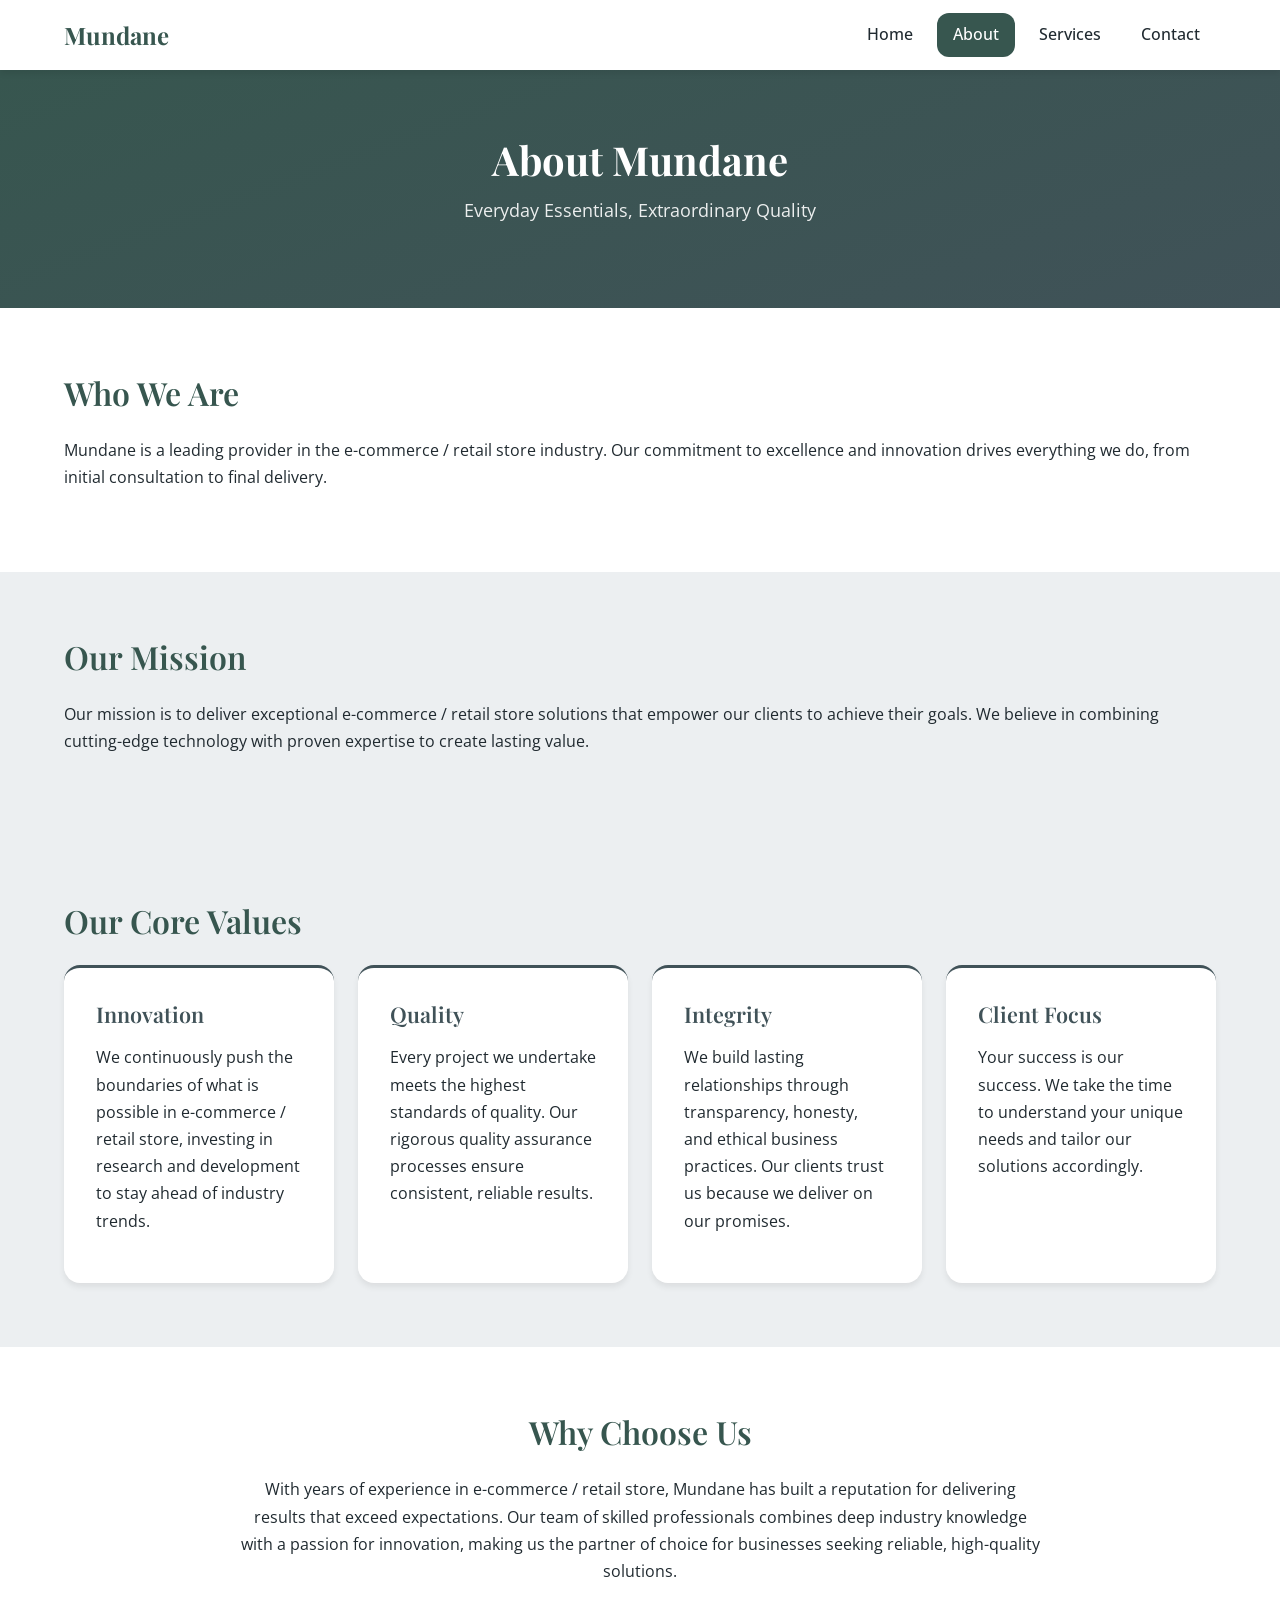
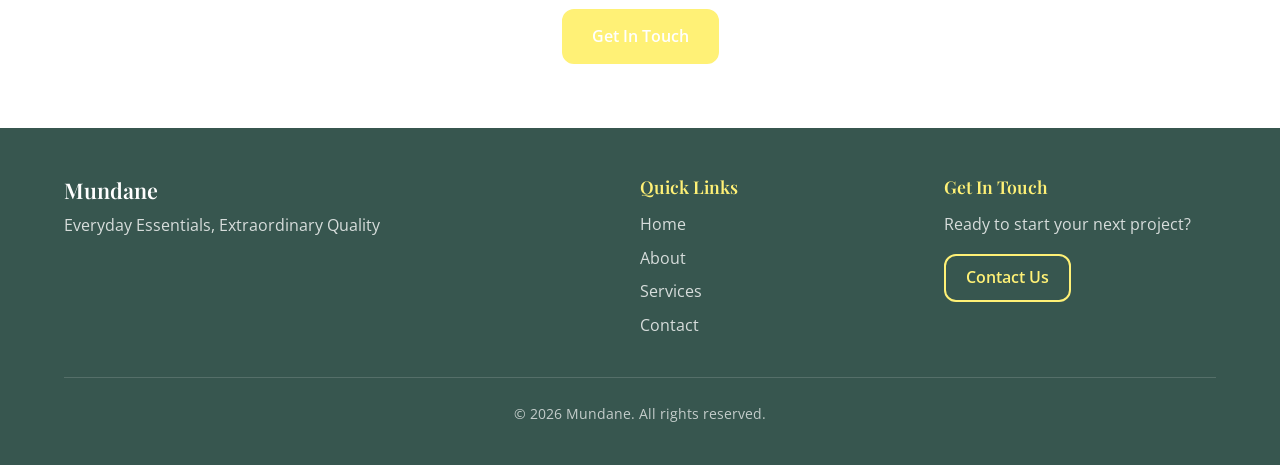
==== about.html @ 3e4bec83 "Initial commit: migrated from WebsitesMaster repository Co-Authored-By: Claude Sonnet 4.5 <noreply@a" ====
<!DOCTYPE html>
<html lang="en">
<head>
    <meta charset="UTF-8">
    <meta name="viewport" content="width=device-width, initial-scale=1.0">
    <meta name="description" content="Mundane - Everyday Essentials, Extraordinary Quality. Professional services and solutions for e-commerce / retail store. Contact us today for a free consulta...">
    <meta name="keywords" content="e-commerce / retail store, mundane, commerce, retail, store, professional services, quality, innovation">
    <meta property="og:title" content="Mundane | Everyday Essentials, Extraordinary Quality">
    <meta property="og:description" content="Mundane - Everyday Essentials, Extraordinary Quality. Professional services and solutions for e-commerce / retail store. Contact us today for a free consulta...">
    <meta property="og:type" content="website">
    <title>About Mundane</title>
    <link rel="preconnect" href="https://fonts.googleapis.com">
    <link rel="preconnect" href="https://fonts.gstatic.com" crossorigin>
    <link href="https://fonts.googleapis.com/css2?family=Open+Sans:wght@300;400;500;600;700&family=Playfair+Display:wght@300;400;500;600;700&display=swap" rel="stylesheet">
    <link rel="stylesheet" href="css/style.css">
</head>
<body>
    <header class="site-header">
        <nav class="navbar">
            <div class="nav-container">
                <a href="index.html" class="nav-logo">Mundane</a>
                <button class="nav-toggle" aria-label="Toggle navigation" aria-expanded="false">
                    <span class="hamburger"></span>
                </button>
                <ul class="nav-menu">
            <li><a href="index.html">Home</a></li>
            <li><a href="about.html" class="active">About</a></li>
            <li><a href="services.html">Services</a></li>
            <li><a href="contact.html">Contact</a></li>
                </ul>
            </div>
        </nav>
    </header>

    <main>
        <section class="page-hero">
            <div class="container">
                <h1>About Mundane</h1>
                <p class="page-hero-subtitle">Everyday Essentials, Extraordinary Quality</p>
            </div>
        </section>

        <section class="about-intro">
            <div class="container">
                <h2>Who We Are</h2>
                <p>Mundane is a leading provider in the e-commerce / retail store industry. Our commitment to excellence and innovation drives everything we do, from initial consultation to final delivery.</p>
            </div>
        </section>

        <section class="about-mission">
            <div class="container">
                <h2>Our Mission</h2>
                <p>Our mission is to deliver exceptional e-commerce / retail store solutions that empower our clients to achieve their goals. We believe in combining cutting-edge technology with proven expertise to create lasting value.</p>
            </div>
        </section>

        <section class="about-values">
            <div class="container">
                <h2>Our Core Values</h2>
                <div class="values-grid">
                <div class="value-card">
                    <h3>Innovation</h3>
                    <p>We continuously push the boundaries of what is possible in e-commerce / retail store, investing in research and development to stay ahead of industry trends.</p>
                </div>
                <div class="value-card">
                    <h3>Quality</h3>
                    <p>Every project we undertake meets the highest standards of quality. Our rigorous quality assurance processes ensure consistent, reliable results.</p>
                </div>
                <div class="value-card">
                    <h3>Integrity</h3>
                    <p>We build lasting relationships through transparency, honesty, and ethical business practices. Our clients trust us because we deliver on our promises.</p>
                </div>
                <div class="value-card">
                    <h3>Client Focus</h3>
                    <p>Your success is our success. We take the time to understand your unique needs and tailor our solutions accordingly.</p>
                </div>
                </div>
            </div>
        </section>

        <section class="about-why">
            <div class="container">
                <h2>Why Choose Us</h2>
                <p>With years of experience in e-commerce / retail store, Mundane has built a reputation for delivering results that exceed expectations. Our team of skilled professionals combines deep industry knowledge with a passion for innovation, making us the partner of choice for businesses seeking reliable, high-quality solutions.</p>
                <a href="contact.html" class="btn btn-primary">Get In Touch</a>
            </div>
        </section>
    </main>

    <footer class="site-footer">
        <div class="footer-container">
            <div class="footer-content">
                <div class="footer-brand">
                    <h3>Mundane</h3>
                    <p>Everyday Essentials, Extraordinary Quality</p>
                </div>
                <div class="footer-links">
                    <h4>Quick Links</h4>
                    <ul>
                        <li><a href="index.html">Home</a></li>
                        <li><a href="about.html">About</a></li>
                        <li><a href="services.html">Services</a></li>
                        <li><a href="contact.html">Contact</a></li>
                    </ul>
                </div>
                <div class="footer-contact">
                    <h4>Get In Touch</h4>
                    <p>Ready to start your next project?</p>
                    <a href="contact.html" class="footer-cta">Contact Us</a>
                </div>
            </div>
            <div class="footer-bottom">
                <p>&copy; 2026 Mundane. All rights reserved.</p>
            </div>
        </div>
    </footer>
    <script src="js/main.js"></script>
</body>
</html>
---- css/style.css ----
/* ============================================
   Site-specific styles
   Generated for: mundane.store
   ============================================ */

/* CSS Custom Properties */
:root {
    --primary: #37564F;
    --secondary: #405258;
    --accent: #FFF176;
    --background: #ECEFF1;
    --text: #202A30;
    --font-heading: 'Playfair Display', sans-serif;
    --font-body: 'Open Sans', sans-serif;
    --radius: 12px;
    --card-radius: 16px;
    --shadow: 0 4px 6px rgba(0, 0, 0, 0.07);
    --shadow-lg: 0 10px 25px rgba(0, 0, 0, 0.1);
    --transition: all 0.3s ease;
    --max-width: 1200px;
}

/* Reset & Base */
*, *::before, *::after {
    margin: 0;
    padding: 0;
    box-sizing: border-box;
}

html {
    scroll-behavior: smooth;
    font-size: 16px;
}

body {
    font-family: var(--font-body);
    color: var(--text);
    background-color: var(--background);
    line-height: 1.7;
    -webkit-font-smoothing: antialiased;
}

h1, h2, h3, h4, h5, h6 {
    font-family: var(--font-heading);
    line-height: 1.3;
    margin-bottom: 0.75em;
    color: var(--primary);
}

h1 { font-size: 2.5rem; font-weight: 700; }
h2 { font-size: 2rem; font-weight: 600; }
h3 { font-size: 1.35rem; font-weight: 600; }
h4 { font-size: 1.1rem; font-weight: 600; }

p {
    margin-bottom: 1em;
    line-height: 1.7;
}

a {
    color: var(--primary);
    text-decoration: none;
    transition: var(--transition);
}

a:hover {
    color: var(--accent);
}

img {
    max-width: 100%;
    height: auto;
}

.container {
    max-width: var(--max-width);
    margin: 0 auto;
    padding: 0 1.5rem;
}

/* ============================================
   Navigation
   ============================================ */
.site-header {
    position: sticky;
    top: 0;
    z-index: 1000;
    background: #fff;
    box-shadow: var(--shadow);
}

.navbar {
    padding: 0;
}

.nav-container {
    max-width: var(--max-width);
    margin: 0 auto;
    padding: 0 1.5rem;
    display: flex;
    justify-content: space-between;
    align-items: center;
    height: 70px;
}

.nav-logo {
    font-family: var(--font-heading);
    font-size: 1.5rem;
    font-weight: 700;
    color: var(--primary);
    text-decoration: none;
}

.nav-logo:hover {
    color: var(--accent);
}

.nav-menu {
    display: flex;
    list-style: none;
    gap: 0.5rem;
}

.nav-menu li a {
    display: block;
    padding: 0.5rem 1rem;
    color: var(--text);
    font-weight: 500;
    border-radius: var(--radius);
    transition: var(--transition);
    text-decoration: none;
}

.nav-menu li a:hover,
.nav-menu li a.active {
    color: #fff;
    background-color: var(--primary);
}

.nav-toggle {
    display: none;
    background: none;
    border: none;
    cursor: pointer;
    padding: 0.5rem;
    z-index: 1001;
}

.hamburger {
    display: block;
    width: 24px;
    height: 2px;
    background-color: var(--text);
    position: relative;
    transition: var(--transition);
}

.hamburger::before,
.hamburger::after {
    content: '';
    position: absolute;
    width: 24px;
    height: 2px;
    background-color: var(--text);
    transition: var(--transition);
}

.hamburger::before {
    top: -7px;
}

.hamburger::after {
    top: 7px;
}

/* ============================================
   Hero Section
   ============================================ */
.hero {
    padding: 6rem 1.5rem;
    text-align: center;
    background: linear-gradient(135deg, #37564F 0%, #405258 50%, #FFF176 100%);
    color: #fff;
    position: relative;
}

.hero-b2c {
    padding: 7rem 1.5rem;
}

.hero-content {
    max-width: 800px;
    margin: 0 auto;
}

.hero h1 {
    font-size: 2.75rem;
    margin-bottom: 1rem;
    color: #fff;
}

.hero-subtitle {
    font-size: 1.2rem;
    margin-bottom: 2rem;
    opacity: 0.95;
    line-height: 1.6;
}

.hero-actions {
    display: flex;
    gap: 1rem;
    justify-content: center;
    flex-wrap: wrap;
}

/* Page Hero (inner pages) */
.page-hero {
    padding: 4rem 1.5rem;
    text-align: center;
    background: linear-gradient(160deg, #37564F 0%, #405258 100%);
    color: #fff;
}

.page-hero h1 {
    color: #fff;
    margin-bottom: 0.5rem;
}

.page-hero-subtitle {
    font-size: 1.15rem;
    opacity: 0.9;
}

/* ============================================
   Buttons
   ============================================ */
.btn {
    display: inline-block;
    padding: 0.75rem 1.75rem;
    border-radius: var(--radius);
    font-family: var(--font-body);
    font-weight: 600;
    font-size: 1rem;
    text-decoration: none;
    cursor: pointer;
    transition: var(--transition);
    border: 2px solid transparent;
    text-align: center;
}

.btn-primary {
    background-color: var(--accent);
    color: #fff;
    border-color: var(--accent);
}

.btn-primary:hover {
    background-color: transparent;
    color: var(--accent);
    border-color: var(--accent);
}

.btn-secondary {
    background-color: transparent;
    color: #fff;
    border-color: #fff;
}

.btn-secondary:hover {
    background-color: #fff;
    color: var(--primary);
}

.btn-large {
    padding: 1rem 2.25rem;
    font-size: 1.05rem;
}

/* ============================================
   Sections
   ============================================ */
.intro-section,
.services-overview,
.cta-section,
.about-intro,
.about-mission,
.about-values,
.about-why,
.services-detail-section,
.process-section,
.contact-section {
    padding: 4rem 0;
}

.intro-section {
    background: #fff;
}

.services-overview {
    background: var(--background);
}

.cta-section {
    background: var(--primary);
    color: #fff;
    text-align: center;
}

.cta-section h2 {
    color: #fff;
}

.cta-section p {
    max-width: 600px;
    margin: 0 auto 1.5rem;
    opacity: 0.9;
}

.section-subtitle,
.section-intro {
    font-size: 1.1rem;
    color: var(--text);
    opacity: 0.85;
    max-width: 700px;
    margin: 0 auto 2rem;
    text-align: center;
}

.intro-text {
    font-size: 1.1rem;
    max-width: 800px;
    margin: 0 auto;
    text-align: center;
}

/* ============================================
   Services Grid / Cards
   ============================================ */
.services-grid {
    display: grid;
    grid-template-columns: repeat(auto-fit, minmax(260px, 1fr));
    gap: 1.5rem;
    margin-top: 1rem;
}

.service-card {
    background: #fff;
    padding: 2rem;
    border-radius: var(--card-radius);
    box-shadow: var(--shadow);
    transition: var(--transition);
    border-top: 4px solid var(--accent);
}

.service-card:hover {
    transform: translateY(-4px);
    box-shadow: var(--shadow-lg);
}

.service-card h3 {
    color: var(--primary);
    margin-bottom: 0.75rem;
}

.card-link {
    display: inline-block;
    margin-top: 1rem;
    color: var(--accent);
    font-weight: 600;
}

.card-link:hover {
    color: var(--primary);
}

/* Services Detail (services.html) */
.services-list {
    display: grid;
    gap: 2rem;
    margin-top: 1.5rem;
}

.service-detail {
    background: #fff;
    padding: 2rem;
    border-radius: var(--card-radius);
    box-shadow: var(--shadow);
    border-left: 4px solid var(--accent);
}

.service-detail h3 {
    color: var(--primary);
}

/* Process Steps */
.process-steps {
    display: grid;
    grid-template-columns: repeat(auto-fit, minmax(220px, 1fr));
    gap: 1.5rem;
    margin-top: 1.5rem;
}

.process-step {
    text-align: center;
    padding: 2rem 1.5rem;
    background: #fff;
    border-radius: var(--card-radius);
    box-shadow: var(--shadow);
}

.step-number {
    width: 48px;
    height: 48px;
    border-radius: 50%;
    background: var(--primary);
    color: #fff;
    display: flex;
    align-items: center;
    justify-content: center;
    font-family: var(--font-heading);
    font-weight: 700;
    font-size: 1.25rem;
    margin: 0 auto 1rem;
}

/* ============================================
   Values Grid (about.html)
   ============================================ */
.values-grid {
    display: grid;
    grid-template-columns: repeat(auto-fit, minmax(250px, 1fr));
    gap: 1.5rem;
    margin-top: 1rem;
}

.value-card {
    background: #fff;
    padding: 2rem;
    border-radius: var(--card-radius);
    box-shadow: var(--shadow);
    border-top: 3px solid var(--secondary);
}

.value-card h3 {
    color: var(--secondary);
}

/* About sections */
.about-intro,
.about-why {
    background: #fff;
}

.about-mission {
    background: var(--background);
}

.about-values {
    background: var(--background);
}

.about-why {
    text-align: center;
}

.about-why p {
    max-width: 800px;
    margin: 0 auto 1.5rem;
}

/* ============================================
   Contact Section
   ============================================ */
.contact-grid {
    display: grid;
    grid-template-columns: 1fr 1fr;
    gap: 3rem;
    align-items: start;
}

.contact-info h2 {
    margin-bottom: 1rem;
}

.contact-details {
    margin-top: 2rem;
}

.contact-item {
    margin-bottom: 1.5rem;
}

.contact-item h4 {
    color: var(--secondary);
    margin-bottom: 0.25rem;
}

.contact-form-wrapper {
    background: #fff;
    padding: 2.5rem;
    border-radius: var(--card-radius);
    box-shadow: var(--shadow-lg);
}

.contact-form-wrapper h2 {
    margin-bottom: 1.5rem;
}

.form-group {
    margin-bottom: 1.25rem;
}

.form-group label {
    display: block;
    margin-bottom: 0.4rem;
    font-weight: 600;
    color: var(--text);
    font-size: 0.95rem;
}

.required {
    color: #e74c3c;
}

.form-group input[type="text"],
.form-group input[type="email"],
.form-group input[type="tel"],
.form-group textarea {
    width: 100%;
    padding: 0.75rem 1rem;
    border: 2px solid #e0e0e0;
    border-radius: var(--radius);
    font-family: var(--font-body);
    font-size: 1rem;
    color: var(--text);
    transition: var(--transition);
    background: var(--background);
}

.form-group input:focus,
.form-group textarea:focus {
    outline: none;
    border-color: var(--primary);
    box-shadow: 0 0 0 3px rgba(0, 0, 0, 0.05);
}

.form-group input[type="file"] {
    font-family: var(--font-body);
    font-size: 0.95rem;
    padding: 0.5rem 0;
}

.btn-submit {
    width: 100%;
    border: 2px solid var(--accent);
}

/* ============================================
   Footer
   ============================================ */
.site-footer {
    background: var(--primary);
    color: #fff;
    padding: 3rem 0 0;
}

.footer-container {
    max-width: var(--max-width);
    margin: 0 auto;
    padding: 0 1.5rem;
}

.footer-content {
    display: grid;
    grid-template-columns: 2fr 1fr 1fr;
    gap: 2rem;
    padding-bottom: 2rem;
    border-bottom: 1px solid rgba(255, 255, 255, 0.15);
}

.footer-brand h3 {
    color: #fff;
    margin-bottom: 0.5rem;
}

.footer-brand p {
    opacity: 0.8;
}

.footer-links h4,
.footer-contact h4 {
    color: var(--accent);
    margin-bottom: 0.75rem;
}

.footer-links ul {
    list-style: none;
}

.footer-links ul li {
    margin-bottom: 0.4rem;
}

.footer-links ul li a {
    color: rgba(255, 255, 255, 0.8);
    text-decoration: none;
    transition: var(--transition);
}

.footer-links ul li a:hover {
    color: var(--accent);
}

.footer-contact p {
    opacity: 0.8;
    margin-bottom: 1rem;
}

.footer-cta {
    display: inline-block;
    padding: 0.5rem 1.25rem;
    border: 2px solid var(--accent);
    color: var(--accent);
    border-radius: var(--radius);
    font-weight: 600;
    transition: var(--transition);
    text-decoration: none;
}

.footer-cta:hover {
    background: var(--accent);
    color: #fff;
}

.footer-bottom {
    text-align: center;
    padding: 1.5rem 0;
    font-size: 0.9rem;
    opacity: 0.7;
}

/* ============================================
   Responsive Design
   ============================================ */
@media (max-width: 768px) {
    h1 { font-size: 2rem; }
    h2 { font-size: 1.5rem; }

    .nav-toggle {
        display: block;
    }

    .nav-menu {
        position: fixed;
        top: 0;
        right: -100%;
        width: 280px;
        height: 100vh;
        background: #fff;
        flex-direction: column;
        padding: 5rem 2rem 2rem;
        box-shadow: -5px 0 15px rgba(0, 0, 0, 0.1);
        transition: right 0.3s ease;
        z-index: 1000;
    }

    .nav-menu.active {
        right: 0;
    }

    .nav-menu li a {
        padding: 0.75rem 1rem;
        font-size: 1.1rem;
    }

    .hero {
        padding: 4rem 1.5rem;
    }

    .hero h1 {
        font-size: 2rem;
    }

    .hero-subtitle {
        font-size: 1rem;
    }

    .hero-actions {
        flex-direction: column;
        align-items: center;
    }

    .contact-grid {
        grid-template-columns: 1fr;
    }

    .footer-content {
        grid-template-columns: 1fr;
        text-align: center;
    }

    .page-hero {
        padding: 3rem 1.5rem;
    }

    .services-grid {
        grid-template-columns: 1fr;
    }

    .process-steps {
        grid-template-columns: 1fr;
    }

    .values-grid {
        grid-template-columns: 1fr;
    }

    /* Hamburger animation when active */
    .nav-toggle.active .hamburger {
        background-color: transparent;
    }

    .nav-toggle.active .hamburger::before {
        transform: rotate(45deg);
        top: 0;
    }

    .nav-toggle.active .hamburger::after {
        transform: rotate(-45deg);
        top: 0;
    }
}

@media (max-width: 480px) {
    h1 { font-size: 1.75rem; }
    h2 { font-size: 1.35rem; }

    .hero {
        padding: 3rem 1rem;
    }

    .btn {
        padding: 0.65rem 1.25rem;
        font-size: 0.95rem;
    }

    .contact-form-wrapper {
        padding: 1.5rem;
    }
}
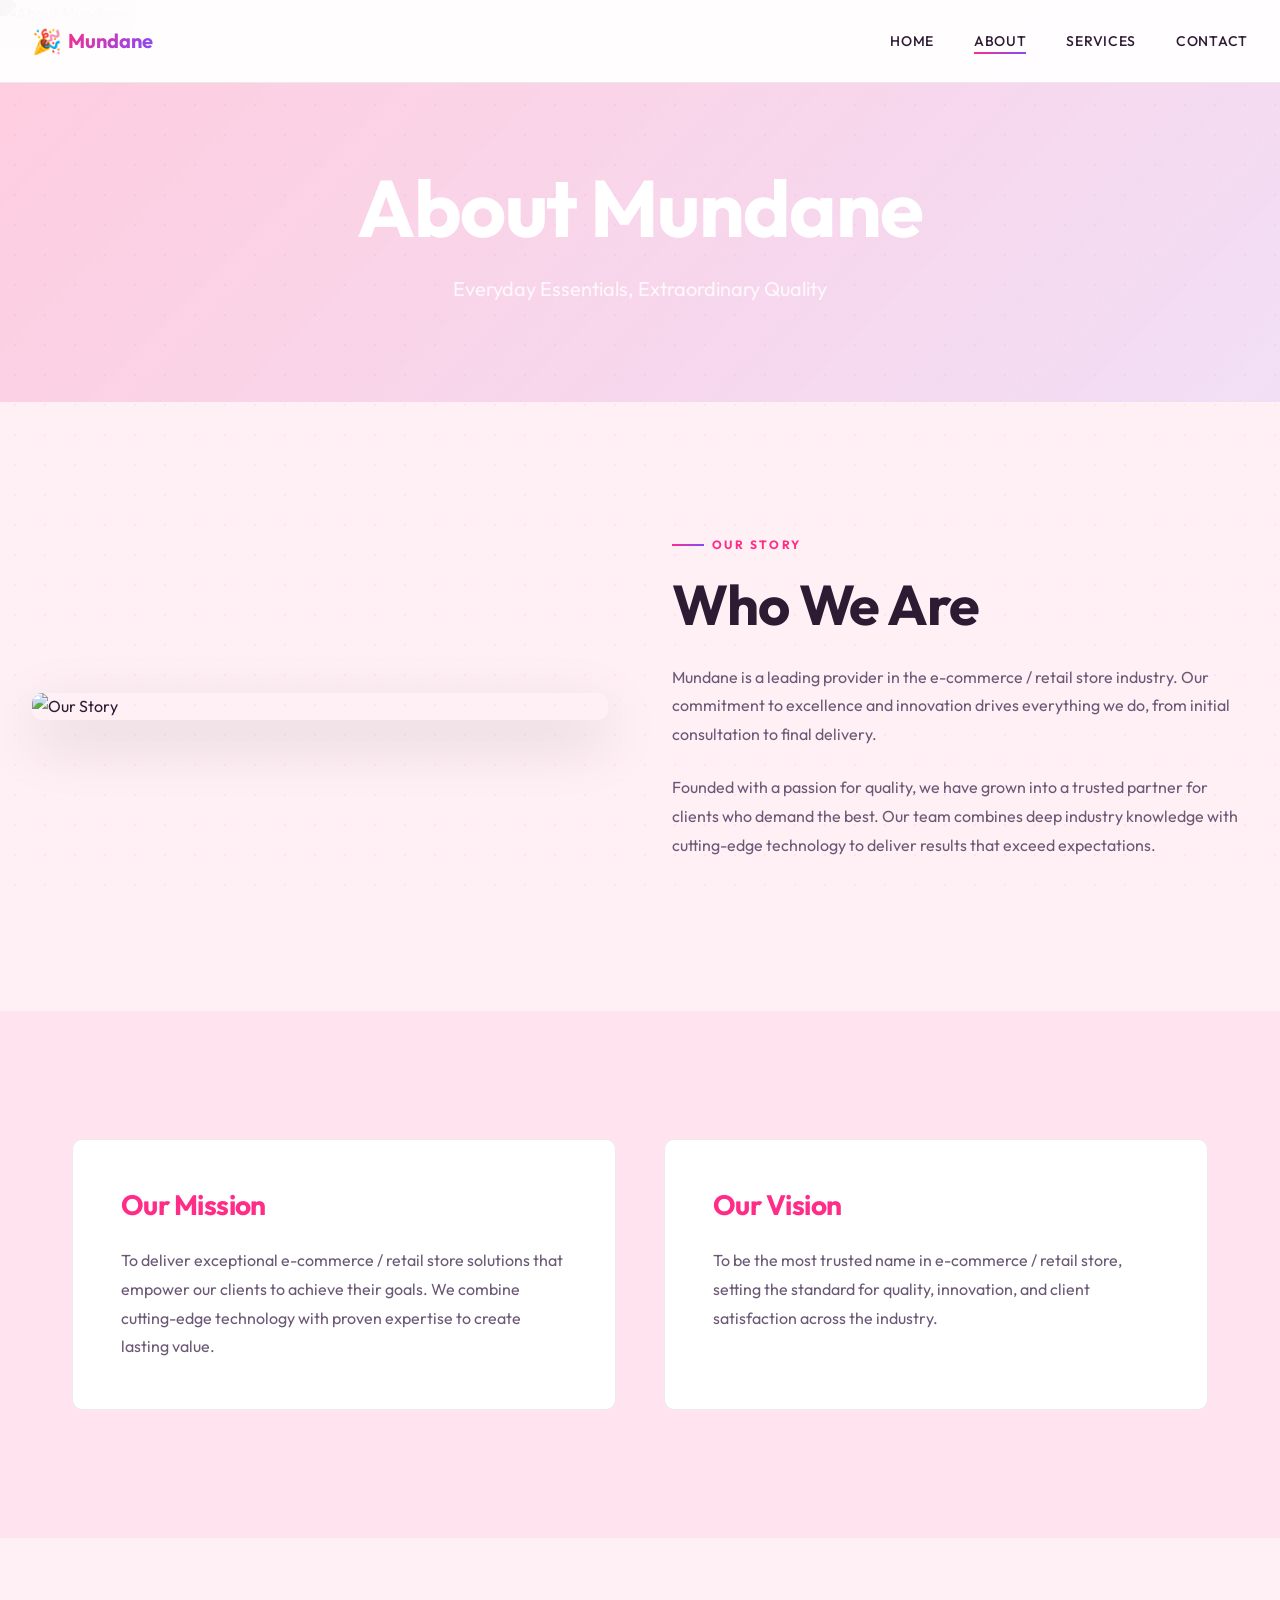
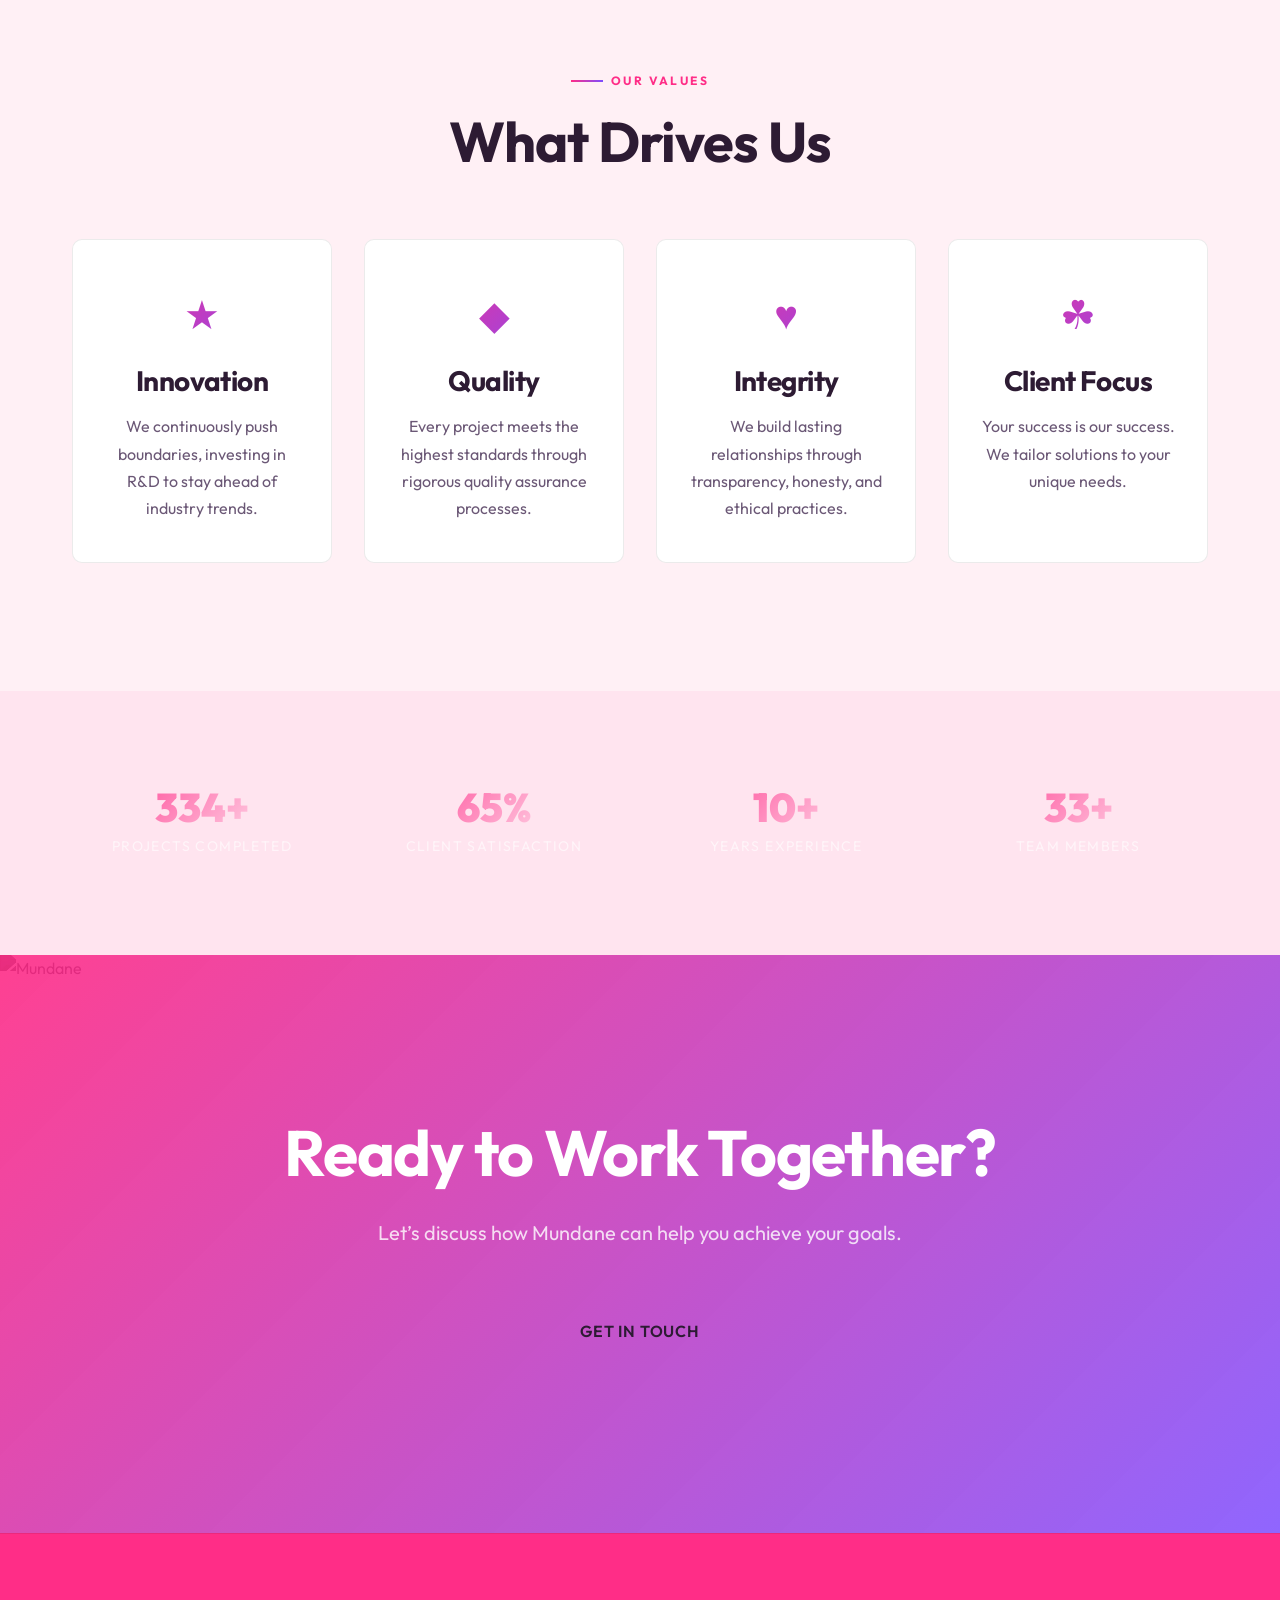
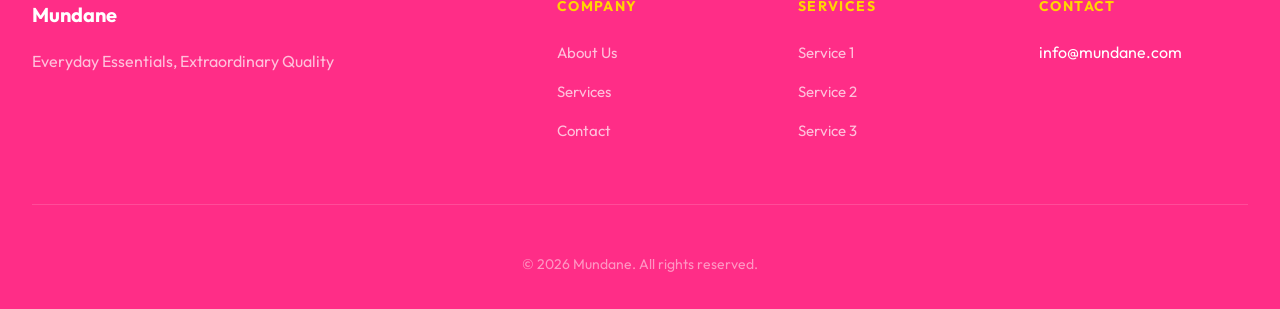
==== commit ed16c742: "Update 2026-02-13 16:20:06" ====
--- a/about.html
+++ b/about.html
@@ -3,30 +3,37 @@
 <head>
     <meta charset="UTF-8">
     <meta name="viewport" content="width=device-width, initial-scale=1.0">
-    <meta name="description" content="Mundane - Everyday Essentials, Extraordinary Quality. Professional services and solutions for e-commerce / retail store. Contact us today for a free consulta...">
+    <meta name="description" content="Learn about Mundane - Everyday Essentials, Extraordinary Quality">
     <meta name="keywords" content="e-commerce / retail store, mundane, commerce, retail, store, professional services, quality, innovation">
     <meta property="og:title" content="Mundane | Everyday Essentials, Extraordinary Quality">
-    <meta property="og:description" content="Mundane - Everyday Essentials, Extraordinary Quality. Professional services and solutions for e-commerce / retail store. Contact us today for a free consulta...">
+    <meta property="og:description" content="Learn about Mundane - Everyday Essentials, Extraordinary Quality">
     <meta property="og:type" content="website">
+    <meta property="og:image" content="https://images.unsplash.com/photo-1673978483087-1c3140d241aa?w=600&q=80">
     <title>About Mundane</title>
     <link rel="preconnect" href="https://fonts.googleapis.com">
     <link rel="preconnect" href="https://fonts.gstatic.com" crossorigin>
-    <link href="https://fonts.googleapis.com/css2?family=Open+Sans:wght@300;400;500;600;700&family=Playfair+Display:wght@300;400;500;600;700&display=swap" rel="stylesheet">
+    <link href="https://fonts.googleapis.com/css2?family=Outfit:wght@300;400;500;600;700;800;900&family=Pacifico&display=swap" rel="stylesheet">
     <link rel="stylesheet" href="css/style.css">
 </head>
 <body>
+    <div class="sprinkles-bg"></div>
+
     <header class="site-header">
         <nav class="navbar">
             <div class="nav-container">
-                <a href="index.html" class="nav-logo">Mundane</a>
+                <a href="index.html" class="nav-logo">
+                    <span class="logo-emoji">&#127881;</span><span class="logo-text">Mundane</span>
+                </a>
                 <button class="nav-toggle" aria-label="Toggle navigation" aria-expanded="false">
+                    <span class="hamburger"></span>
+                    <span class="hamburger"></span>
                     <span class="hamburger"></span>
                 </button>
                 <ul class="nav-menu">
-            <li><a href="index.html">Home</a></li>
-            <li><a href="about.html" class="active">About</a></li>
-            <li><a href="services.html">Services</a></li>
-            <li><a href="contact.html">Contact</a></li>
+                    <li><a href="index.html" class="nav-link">Home</a></li>
+                    <li><a href="about.html" class="nav-link active">About</a></li>
+                    <li><a href="services.html" class="nav-link">Services</a></li>
+                    <li><a href="contact.html" class="nav-link">Contact</a></li>
                 </ul>
             </div>
         </nav>
@@ -34,79 +41,143 @@
 
     <main>
         <section class="page-hero">
-            <div class="container">
+            <div class="page-hero-bg">
+                <img src="https://images.unsplash.com/photo-1673978483087-1c3140d241aa?w=600&q=80" alt="About Mundane" loading="lazy">
+                <div class="page-hero-overlay"></div>
+            </div>
+            <div class="page-hero-content">
                 <h1>About Mundane</h1>
                 <p class="page-hero-subtitle">Everyday Essentials, Extraordinary Quality</p>
             </div>
         </section>
 
-        <section class="about-intro">
-            <div class="container">
-                <h2>Who We Are</h2>
-                <p>Mundane is a leading provider in the e-commerce / retail store industry. Our commitment to excellence and innovation drives everything we do, from initial consultation to final delivery.</p>
-            </div>
-        </section>
-
-        <section class="about-mission">
-            <div class="container">
-                <h2>Our Mission</h2>
-                <p>Our mission is to deliver exceptional e-commerce / retail store solutions that empower our clients to achieve their goals. We believe in combining cutting-edge technology with proven expertise to create lasting value.</p>
-            </div>
-        </section>
-
-        <section class="about-values">
-            <div class="container">
-                <h2>Our Core Values</h2>
-                <div class="values-grid">
-                <div class="value-card">
-                    <h3>Innovation</h3>
-                    <p>We continuously push the boundaries of what is possible in e-commerce / retail store, investing in research and development to stay ahead of industry trends.</p>
-                </div>
-                <div class="value-card">
-                    <h3>Quality</h3>
-                    <p>Every project we undertake meets the highest standards of quality. Our rigorous quality assurance processes ensure consistent, reliable results.</p>
-                </div>
-                <div class="value-card">
-                    <h3>Integrity</h3>
-                    <p>We build lasting relationships through transparency, honesty, and ethical business practices. Our clients trust us because we deliver on our promises.</p>
-                </div>
-                <div class="value-card">
-                    <h3>Client Focus</h3>
-                    <p>Your success is our success. We take the time to understand your unique needs and tailor our solutions accordingly.</p>
-                </div>
+        <section class="story-section">
+            <div class="container-wide">
+                <div class="story-grid">
+                    <div class="story-image animate-in">
+                        <img src="https://images.unsplash.com/photo-1652318521989-31b473041f2b?w=600&q=80" alt="Our Story" loading="lazy">
+                    </div>
+                    <div class="story-content animate-in">
+                        <span class="section-label">OUR STORY</span>
+                        <h2>Who We Are</h2>
+                        <p>Mundane is a leading provider in the e-commerce / retail store industry. Our commitment to excellence and innovation drives everything we do, from initial consultation to final delivery.</p>
+                        <p>Founded with a passion for quality, we have grown into a trusted partner for clients who demand the best. Our team combines deep industry knowledge with cutting-edge technology to deliver results that exceed expectations.</p>
+                    </div>
                 </div>
             </div>
         </section>
 
-        <section class="about-why">
+        <section class="mission-section">
             <div class="container">
-                <h2>Why Choose Us</h2>
-                <p>With years of experience in e-commerce / retail store, Mundane has built a reputation for delivering results that exceed expectations. Our team of skilled professionals combines deep industry knowledge with a passion for innovation, making us the partner of choice for businesses seeking reliable, high-quality solutions.</p>
-                <a href="contact.html" class="btn btn-primary">Get In Touch</a>
+                <div class="mission-grid">
+                    <div class="mission-card animate-in">
+                        <h3>Our Mission</h3>
+                        <p>To deliver exceptional e-commerce / retail store solutions that empower our clients to achieve their goals. We combine cutting-edge technology with proven expertise to create lasting value.</p>
+                    </div>
+                    <div class="mission-card animate-in">
+                        <h3>Our Vision</h3>
+                        <p>To be the most trusted name in e-commerce / retail store, setting the standard for quality, innovation, and client satisfaction across the industry.</p>
+                    </div>
+                </div>
+            </div>
+        </section>
+
+        <section class="values-section">
+            <div class="container">
+                <div class="section-header center">
+                    <span class="section-label">OUR VALUES</span>
+                    <h2>What Drives Us</h2>
+                </div>
+                <div class="values-grid">
+                    <div class="value-card animate-in">
+                        <div class="value-icon">&#9733;</div>
+                        <h3>Innovation</h3>
+                        <p>We continuously push boundaries, investing in R&amp;D to stay ahead of industry trends.</p>
+                    </div>
+                    <div class="value-card animate-in">
+                        <div class="value-icon">&#9670;</div>
+                        <h3>Quality</h3>
+                        <p>Every project meets the highest standards through rigorous quality assurance processes.</p>
+                    </div>
+                    <div class="value-card animate-in">
+                        <div class="value-icon">&#9829;</div>
+                        <h3>Integrity</h3>
+                        <p>We build lasting relationships through transparency, honesty, and ethical practices.</p>
+                    </div>
+                    <div class="value-card animate-in">
+                        <div class="value-icon">&#9752;</div>
+                        <h3>Client Focus</h3>
+                        <p>Your success is our success. We tailor solutions to your unique needs.</p>
+                    </div>
+                </div>
+            </div>
+        </section>
+
+        <section class="stats-section">
+            <div class="container">
+                <div class="stats-bar">
+                    <div class="stat-item animate-in">
+                        <div class="stat-number" data-count="500">500+</div>
+                        <div class="stat-label">Projects Completed</div>
+                    </div>
+                    <div class="stat-item animate-in">
+                        <div class="stat-number" data-count="98">98%</div>
+                        <div class="stat-label">Client Satisfaction</div>
+                    </div>
+                    <div class="stat-item animate-in">
+                        <div class="stat-number" data-count="15">15+</div>
+                        <div class="stat-label">Years Experience</div>
+                    </div>
+                    <div class="stat-item animate-in">
+                        <div class="stat-number" data-count="50">50+</div>
+                        <div class="stat-label">Team Members</div>
+                    </div>
+                </div>
+            </div>
+        </section>
+
+        <section class="cta-section">
+            <div class="cta-content">
+                <h2>Ready to Work Together?</h2>
+                <p>Let&rsquo;s discuss how Mundane can help you achieve your goals.</p>
+                <a href="contact.html" class="btn btn-large">Get In Touch</a>
+            </div>
+            <div class="cta-background">
+                <img src="https://images.unsplash.com/photo-1652318551663-de4fee57a894?w=600&q=80" alt="Mundane" loading="lazy">
             </div>
         </section>
     </main>
 
     <footer class="site-footer">
         <div class="footer-container">
-            <div class="footer-content">
+            <div class="footer-main">
                 <div class="footer-brand">
-                    <h3>Mundane</h3>
+                    <div class="footer-logo">Mundane</div>
                     <p>Everyday Essentials, Extraordinary Quality</p>
                 </div>
                 <div class="footer-links">
-                    <h4>Quick Links</h4>
-                    <ul>
-                        <li><a href="index.html">Home</a></li>
-                        <li><a href="about.html">About</a></li>
-                        <li><a href="services.html">Services</a></li>
-                        <li><a href="contact.html">Contact</a></li>
-                    </ul>
-                </div>
-                <div class="footer-contact">
-                    <h4>Get In Touch</h4>
-                    <p>Ready to start your next project?</p>
-                    <a href="contact.html" class="footer-cta">Contact Us</a>
+                    <div class="footer-column">
+                        <h4>Company</h4>
+                        <ul>
+                            <li><a href="about.html">About Us</a></li>
+                            <li><a href="services.html">Services</a></li>
+                            <li><a href="contact.html">Contact</a></li>
+                        </ul>
+                    </div>
+                    <div class="footer-column">
+                        <h4>Services</h4>
+                        <ul>
+                            <li><a href="services.html">Service 1</a></li>
+                            <li><a href="services.html">Service 2</a></li>
+                            <li><a href="services.html">Service 3</a></li>
+                        </ul>
+                    </div>
+                    <div class="footer-column">
+                        <h4>Contact</h4>
+                        <ul>
+                            <li>info@mundane.com</li>
+                        </ul>
+                    </div>
                 </div>
             </div>
             <div class="footer-bottom">
@@ -114,6 +185,7 @@
             </div>
         </div>
     </footer>
+
     <script src="js/main.js"></script>
 </body>
 </html>
--- a/css/style.css
+++ b/css/style.css
@@ -1,750 +1,597 @@
 /* ============================================
-   Site-specific styles
-   Generated for: mundane.store
+   mundane.store - Playful/Vibrant Design
+   Premium Generated Stylesheet
    ============================================ */
 
-/* CSS Custom Properties */
 :root {
-    --primary: #37564F;
-    --secondary: #405258;
-    --accent: #FFF176;
-    --background: #ECEFF1;
-    --text: #202A30;
-    --font-heading: 'Playfair Display', sans-serif;
-    --font-body: 'Open Sans', sans-serif;
-    --radius: 12px;
-    --card-radius: 16px;
-    --shadow: 0 4px 6px rgba(0, 0, 0, 0.07);
-    --shadow-lg: 0 10px 25px rgba(0, 0, 0, 0.1);
-    --transition: all 0.3s ease;
-    --max-width: 1200px;
-}
-
-/* Reset & Base */
-*, *::before, *::after {
-    margin: 0;
-    padding: 0;
-    box-sizing: border-box;
-}
-
-html {
-    scroll-behavior: smooth;
-    font-size: 16px;
-}
+    --primary: #ff2d87;
+    --primary-dark: #d4206e;
+    --secondary: #ffd600;
+    --accent: #7c4dff;
+    --bg-dark: #fff0f5;
+    --bg-darker: #ffe4ef;
+    --bg-card: #ffffff;
+    --text: #2d1b33;
+    --text-dim: #6b5876;
+    --border: rgba(0,0,0,0.08);
+    --font-heading: 'Outfit', sans-serif;
+    --font-body: 'Outfit', sans-serif;
+    --radius: 10px;
+    --transition: all 0.4s cubic-bezier(0.4,0,0.2,1);
+    --transition-fast: all 0.2s ease;
+}
+
+.sprinkles-bg{position:fixed;top:0;left:0;width:100%;height:100%;background-image:radial-gradient(circle,#ff2d8710 1px,transparent 1px),radial-gradient(circle,#ffd60010 1px,transparent 1px);background-size:30px 30px,20px 20px;background-position:0 0,10px 10px;pointer-events:none;z-index:0;}
+
+*,*::before,*::after { margin:0;padding:0;box-sizing:border-box; }
+html { scroll-behavior:smooth;font-size:16px; }
 
 body {
     font-family: var(--font-body);
     color: var(--text);
-    background-color: var(--background);
+    background-color: var(--bg-dark);
     line-height: 1.7;
     -webkit-font-smoothing: antialiased;
-}
-
-h1, h2, h3, h4, h5, h6 {
+    overflow-x: hidden;
+    position: relative;
+}
+
+h1,h2,h3,h4,h5,h6 {
     font-family: var(--font-heading);
-    line-height: 1.3;
-    margin-bottom: 0.75em;
-    color: var(--primary);
-}
-
-h1 { font-size: 2.5rem; font-weight: 700; }
-h2 { font-size: 2rem; font-weight: 600; }
-h3 { font-size: 1.35rem; font-weight: 600; }
-h4 { font-size: 1.1rem; font-weight: 600; }
-
-p {
-    margin-bottom: 1em;
-    line-height: 1.7;
-}
-
-a {
-    color: var(--primary);
-    text-decoration: none;
-    transition: var(--transition);
-}
-
-a:hover {
-    color: var(--accent);
-}
-
-img {
-    max-width: 100%;
-    height: auto;
-}
-
-.container {
-    max-width: var(--max-width);
-    margin: 0 auto;
-    padding: 0 1.5rem;
-}
-
-/* ============================================
-   Navigation
-   ============================================ */
+    line-height: 1.2;
+    font-weight: 700;
+    color: var(--text);
+    letter-spacing: -0.02em;
+}
+h1 { font-size: clamp(2.5rem,8vw,5rem); }
+h2 { font-size: clamp(2rem,5vw,3.5rem); }
+h3 { font-size: clamp(1.25rem,3vw,1.75rem); }
+a { text-decoration:none;color:inherit; }
+img { max-width:100%;display:block; }
+
+/* Layout */
+.container { max-width:1200px;margin:0 auto;padding:0 2rem; }
+.container-wide { max-width:1400px;margin:0 auto;padding:0 2rem; }
+section { padding:8rem 0; }
+.section-header { margin-bottom:4rem; }
+.section-header.center { text-align:center; }
+
+.section-label {
+    display:inline-block;
+    font-size:0.75rem;font-weight:700;
+    text-transform:uppercase;letter-spacing:0.2em;
+    color:var(--primary);margin-bottom:1rem;
+    position:relative;padding-left:2.5rem;
+}
+.section-label::before {
+    content:'';position:absolute;left:0;top:50%;
+    transform:translateY(-50%);width:2rem;height:2px;
+    background:linear-gradient(90deg,var(--primary),var(--accent));
+}
+
+/* Header */
 .site-header {
-    position: sticky;
-    top: 0;
-    z-index: 1000;
-    background: #fff;
-    box-shadow: var(--shadow);
-}
-
-.navbar {
-    padding: 0;
-}
-
+    position:fixed;top:0;left:0;right:0;z-index:1000;
+    background:rgba(255,255,255,0.95);
+    backdrop-filter:blur(20px);
+    border-bottom:1px solid var(--border);
+    transition: box-shadow 0.3s ease;
+}
+.site-header.scrolled { box-shadow:0 4px 30px rgba(0,0,0,0.15); }
+.navbar { padding:1.5rem 0; }
 .nav-container {
-    max-width: var(--max-width);
-    margin: 0 auto;
-    padding: 0 1.5rem;
-    display: flex;
-    justify-content: space-between;
-    align-items: center;
-    height: 70px;
-}
-
+    max-width:1400px;margin:0 auto;padding:0 2rem;
+    display:flex;justify-content:space-between;align-items:center;
+}
 .nav-logo {
-    font-family: var(--font-heading);
-    font-size: 1.5rem;
-    font-weight: 700;
-    color: var(--primary);
-    text-decoration: none;
-}
-
-.nav-logo:hover {
-    color: var(--accent);
-}
-
-.nav-menu {
-    display: flex;
-    list-style: none;
-    gap: 0.5rem;
-}
-
-.nav-menu li a {
-    display: block;
-    padding: 0.5rem 1rem;
-    color: var(--text);
-    font-weight: 500;
-    border-radius: var(--radius);
-    transition: var(--transition);
-    text-decoration: none;
-}
-
-.nav-menu li a:hover,
-.nav-menu li a.active {
-    color: #fff;
-    background-color: var(--primary);
-}
+    font-family:var(--font-heading);font-size:1.25rem;font-weight:700;
+    display:flex;align-items:center;gap:0.35rem;
+    transition:var(--transition-fast);
+}
+.nav-logo:hover { transform:translateY(-2px); }
+.logo-bracket { color:var(--primary);font-size:1.5rem; }
+.logo-text {
+    background:linear-gradient(135deg,var(--primary),var(--accent));
+    -webkit-background-clip:text;-webkit-text-fill-color:transparent;
+    background-clip:text;
+}
+.logo-emoji { font-size:1.5rem;line-height:1; }
+.nav-menu { display:flex;gap:2.5rem;list-style:none; }
+.nav-link {
+    position:relative;font-weight:500;text-transform:uppercase;
+    font-size:0.875rem;letter-spacing:0.05em;
+    transition:var(--transition-fast);
+}
+.nav-link::after {
+    content:'';position:absolute;bottom:-4px;left:0;width:0;height:2px;
+    background:linear-gradient(90deg,var(--primary),var(--accent));
+    transition:var(--transition);
+}
+.nav-link:hover::after,.nav-link.active::after { width:100%; }
+.nav-link:hover { color:var(--primary); }
 
 .nav-toggle {
-    display: none;
-    background: none;
-    border: none;
-    cursor: pointer;
-    padding: 0.5rem;
-    z-index: 1001;
-}
-
+    display:none;flex-direction:column;gap:5px;
+    background:none;border:none;cursor:pointer;padding:0.5rem;
+}
 .hamburger {
-    display: block;
-    width: 24px;
-    height: 2px;
-    background-color: var(--text);
-    position: relative;
-    transition: var(--transition);
-}
-
-.hamburger::before,
-.hamburger::after {
-    content: '';
-    position: absolute;
-    width: 24px;
-    height: 2px;
-    background-color: var(--text);
-    transition: var(--transition);
-}
-
-.hamburger::before {
-    top: -7px;
-}
-
-.hamburger::after {
-    top: 7px;
-}
-
-/* ============================================
-   Hero Section
-   ============================================ */
+    width:25px;height:2px;background:var(--primary);
+    transition:var(--transition);display:block;
+    position:relative;
+}
+.hamburger::before,.hamburger::after {
+    content:'';position:absolute;width:25px;height:2px;
+    background:var(--primary);transition:var(--transition);
+}
+.hamburger::before { top:-7px; }
+.hamburger::after { top:7px; }
+.nav-toggle.active .hamburger { background:transparent; }
+.nav-toggle.active .hamburger::before { transform:rotate(45deg);top:0; }
+.nav-toggle.active .hamburger::after { transform:rotate(-45deg);top:0; }
+
+/* Hero */
 .hero {
-    padding: 6rem 1.5rem;
-    text-align: center;
-    background: linear-gradient(135deg, #37564F 0%, #405258 50%, #FFF176 100%);
-    color: #fff;
-    position: relative;
-}
-
-.hero-b2c {
-    padding: 7rem 1.5rem;
-}
-
+    position:relative;min-height:100vh;
+    display:flex;align-items:center;justify-content:center;
+    overflow:hidden;padding-top:80px;
+}
+.hero-background {
+    position:absolute;top:0;left:0;width:100%;height:100%;z-index:0;
+}
+.hero-background img {
+    width:100%;height:100%;object-fit:cover;filter:brightness(0.35);
+}
+.hero-overlay {
+    position:absolute;top:0;left:0;width:100%;height:100%;
+    background:linear-gradient(135deg, rgba(255,0,100,0.15), rgba(124,77,255,0.1));
+}
 .hero-content {
-    max-width: 800px;
-    margin: 0 auto;
-}
-
-.hero h1 {
-    font-size: 2.75rem;
-    margin-bottom: 1rem;
-    color: #fff;
-}
-
+    position:relative;z-index:2;max-width:1400px;
+    margin:0 auto;padding:0 2rem;text-align:center;
+}
+.hero-badge {
+    display:inline-block;padding:0.5rem 1.5rem;
+    border:1px solid var(--primary);border-radius:50px;
+    font-size:0.75rem;font-weight:600;letter-spacing:0.15em;
+    text-transform:uppercase;color:var(--primary);
+    margin-bottom:2rem;animation:fadeInDown 0.8s ease-out;
+}
+.hero-title { margin-bottom:1.5rem;color:#fff;animation:fadeInUp 0.8s ease-out 0.2s both; }
+.title-line { display:block;line-height:1; }
+.title-line.highlight {
+    background:linear-gradient(135deg,var(--primary),var(--accent));
+    -webkit-background-clip:text;-webkit-text-fill-color:transparent;
+    background-clip:text;
+}
 .hero-subtitle {
-    font-size: 1.2rem;
-    margin-bottom: 2rem;
-    opacity: 0.95;
-    line-height: 1.6;
-}
-
+    font-size:clamp(1.125rem,2vw,1.5rem);
+    max-width:700px;margin:0 auto 3rem;color:rgba(255,255,255,0.8);
+    animation:fadeInUp 0.8s ease-out 0.4s both;
+}
 .hero-actions {
-    display: flex;
-    gap: 1rem;
-    justify-content: center;
-    flex-wrap: wrap;
-}
-
-/* Page Hero (inner pages) */
+    display:flex;gap:1.5rem;justify-content:center;flex-wrap:wrap;
+    animation:fadeInUp 0.8s ease-out 0.6s both;
+}
+.hero-stats {
+    display:flex;gap:4rem;justify-content:center;margin-top:4rem;
+    animation:fadeInUp 0.8s ease-out 0.8s both;
+}
+.stat-item { text-align:center; }
+.stat-number {
+    font-family:var(--font-heading);font-size:2.5rem;font-weight:900;
+    background:linear-gradient(135deg,var(--primary),#fff);
+    -webkit-background-clip:text;-webkit-text-fill-color:transparent;
+    background-clip:text;line-height:1;margin-bottom:0.5rem;
+}
+.stat-label {
+    font-size:0.875rem;text-transform:uppercase;
+    letter-spacing:0.1em;color:rgba(255,255,255,0.6);
+}
+.scroll-indicator {
+    position:absolute;bottom:3rem;left:50%;transform:translateX(-50%);
+    display:flex;flex-direction:column;align-items:center;gap:0.5rem;
+    font-size:0.75rem;letter-spacing:0.15em;color:rgba(255,255,255,0.5);
+    animation:fadeInUp 0.8s ease-out 1s both;
+}
+.scroll-line {
+    width:1px;height:40px;
+    background:linear-gradient(180deg,transparent,var(--primary));
+    animation:scrollLine 2s ease-in-out infinite;
+}
+
+/* Buttons */
+.btn {
+    display:inline-block;padding:1rem 2.5rem;
+    font-family:var(--font-heading);font-weight:600;font-size:0.875rem;
+    text-transform:uppercase;letter-spacing:0.05em;
+    border-radius:var(--radius);transition:var(--transition);
+    cursor:pointer;position:relative;overflow:hidden;border:none;
+}
+.btn::before {
+    content:'';position:absolute;top:0;left:-100%;width:100%;height:100%;
+    background:linear-gradient(90deg,transparent,rgba(255,255,255,0.2),transparent);
+    transition:left 0.5s;
+}
+.btn:hover::before { left:100%; }
+.btn-primary {
+    background:linear-gradient(135deg,var(--primary),var(--accent));
+    color:#fff;
+}
+.btn-primary:hover {
+    transform:translateY(-2px);
+    box-shadow:0 10px 30px rgba(255,45,135,0.3);
+}
+.btn-secondary {
+    background:transparent;border:2px solid var(--primary);color:var(--primary);
+}
+.btn-secondary:hover {
+    background:var(--primary);color:#fff0f5;transform:translateY(-2px);
+}
+.btn-outline {
+    background:transparent;border:2px solid var(--text);color:var(--text);
+    padding:0.875rem 2rem;
+}
+.btn-outline:hover { background:var(--text);color:var(--bg-dark); }
+.btn-large { padding:1.25rem 3rem;font-size:1rem; }
+.btn-submit { width:100%;text-align:center; }
+
+/* Process Section */
+.process-section { background:#ffe4ef; }
+.process-grid {
+    display:grid;grid-template-columns:repeat(auto-fit,minmax(300px,1fr));gap:3rem;
+}
+.process-card {
+    position:relative;background:#ffffff;
+    border:1px solid var(--border);border-radius:var(--radius);
+    padding:2rem;transition:var(--transition);
+}
+.process-card:hover {
+    transform:translateY(-10px);border-color:var(--primary);
+    box-shadow:0 20px 40px rgba(255,45,135,0.1);
+}
+.card-number {
+    font-family:var(--font-heading);font-size:4rem;font-weight:900;
+    line-height:1;
+    background:linear-gradient(135deg,var(--primary),var(--accent));
+    -webkit-background-clip:text;-webkit-text-fill-color:transparent;
+    background-clip:text;opacity:0.15;position:absolute;top:1rem;right:1.5rem;
+}
+.card-image {
+    width:100%;height:200px;border-radius:calc(var(--radius) - 4px);
+    overflow:hidden;margin-bottom:1.5rem;
+}
+.card-image img {
+    width:100%;height:100%;object-fit:cover;transition:var(--transition);
+}
+.process-card:hover .card-image img { transform:scale(1.1); }
+.process-card h3 { margin-bottom:1rem; }
+.process-card p { color:var(--text-dim);line-height:1.7; }
+
+/* Materials Section */
+.materials-section {
+    background:#fff0f5;
+}
+.materials-content {
+    display:grid;grid-template-columns:1fr 1fr;gap:4rem;align-items:center;
+}
+.materials-info h2 { margin-bottom:1.5rem; }
+.materials-info p { color:var(--text-dim);margin-bottom:2rem;line-height:1.8; }
+.materials-list { list-style:none;margin-bottom:2.5rem; }
+.materials-list li {
+    padding:0.75rem 0;font-size:1.125rem;
+    display:flex;align-items:center;gap:1rem;
+    border-bottom:1px solid var(--border);
+}
+.material-icon { color:var(--primary);font-size:0.5rem; }
+.materials-visual { position:relative; }
+.materials-visual img {
+    width:100%;border-radius:var(--radius);
+    box-shadow:0 20px 60px rgba(0,0,0,0.3);
+}
+.visual-accent {
+    position:absolute;top:-2rem;right:-2rem;width:200px;height:200px;
+    background:linear-gradient(135deg,var(--primary),var(--accent));
+    opacity:0.1;border-radius:50%;filter:blur(60px);z-index:-1;
+}
+
+/* Industries Section */
+.industries-grid {
+    display:grid;grid-template-columns:repeat(auto-fit,minmax(250px,1fr));gap:2rem;
+}
+.industry-card {
+    background:#ffffff;border:1px solid var(--border);
+    border-radius:var(--radius);padding:2.5rem 2rem;text-align:center;
+    transition:var(--transition);
+}
+.industry-card:hover {
+    transform:translateY(-5px);border-color:var(--primary);
+}
+.industry-icon {
+    font-size:3rem;margin-bottom:1.5rem;display:inline-block;
+    background:linear-gradient(135deg,var(--primary),var(--accent));
+    -webkit-background-clip:text;-webkit-text-fill-color:transparent;
+    background-clip:text;
+}
+.industry-card h3 { margin-bottom:1rem;font-size:1.5rem; }
+.industry-card p { color:var(--text-dim);line-height:1.7; }
+
+/* CTA Section */
+.cta-section { position:relative;padding:10rem 0;overflow:hidden; }
+.cta-background {
+    position:absolute;top:0;left:0;width:100%;height:100%;z-index:0;
+}
+.cta-background img {
+    width:100%;height:100%;object-fit:cover;filter:brightness(0.2);
+}
+.cta-background::after {
+    content:'';position:absolute;top:0;left:0;width:100%;height:100%;
+    background:linear-gradient(135deg, rgba(255,45,135,0.9), rgba(124,77,255,0.85));
+}
+.cta-content {
+    position:relative;z-index:2;text-align:center;max-width:800px;margin:0 auto;
+}
+.cta-content h2 {
+    font-size:clamp(2.5rem,5vw,4rem);margin-bottom:1.5rem;color:#fff;
+}
+.cta-content p { font-size:1.25rem;color:rgba(255,255,255,0.8);margin-bottom:3rem; }
+
+/* Page Hero (secondary pages) */
 .page-hero {
-    padding: 4rem 1.5rem;
-    text-align: center;
-    background: linear-gradient(160deg, #37564F 0%, #405258 100%);
-    color: #fff;
-}
-
-.page-hero h1 {
-    color: #fff;
-    margin-bottom: 0.5rem;
-}
-
-.page-hero-subtitle {
-    font-size: 1.15rem;
-    opacity: 0.9;
-}
-
-/* ============================================
-   Buttons
-   ============================================ */
-.btn {
-    display: inline-block;
-    padding: 0.75rem 1.75rem;
-    border-radius: var(--radius);
-    font-family: var(--font-body);
-    font-weight: 600;
-    font-size: 1rem;
-    text-decoration: none;
-    cursor: pointer;
-    transition: var(--transition);
-    border: 2px solid transparent;
-    text-align: center;
-}
-
-.btn-primary {
-    background-color: var(--accent);
-    color: #fff;
-    border-color: var(--accent);
-}
-
-.btn-primary:hover {
-    background-color: transparent;
-    color: var(--accent);
-    border-color: var(--accent);
-}
-
-.btn-secondary {
-    background-color: transparent;
-    color: #fff;
-    border-color: #fff;
-}
-
-.btn-secondary:hover {
-    background-color: #fff;
-    color: var(--primary);
-}
-
-.btn-large {
-    padding: 1rem 2.25rem;
-    font-size: 1.05rem;
-}
-
-/* ============================================
-   Sections
-   ============================================ */
-.intro-section,
-.services-overview,
-.cta-section,
-.about-intro,
-.about-mission,
-.about-values,
-.about-why,
-.services-detail-section,
-.process-section,
-.contact-section {
-    padding: 4rem 0;
-}
-
-.intro-section {
-    background: #fff;
-}
-
-.services-overview {
-    background: var(--background);
-}
-
-.cta-section {
-    background: var(--primary);
-    color: #fff;
-    text-align: center;
-}
-
-.cta-section h2 {
-    color: #fff;
-}
-
-.cta-section p {
-    max-width: 600px;
-    margin: 0 auto 1.5rem;
-    opacity: 0.9;
-}
-
-.section-subtitle,
-.section-intro {
-    font-size: 1.1rem;
-    color: var(--text);
-    opacity: 0.85;
-    max-width: 700px;
-    margin: 0 auto 2rem;
-    text-align: center;
-}
-
-.intro-text {
-    font-size: 1.1rem;
-    max-width: 800px;
-    margin: 0 auto;
-    text-align: center;
-}
-
-/* ============================================
-   Services Grid / Cards
-   ============================================ */
-.services-grid {
-    display: grid;
-    grid-template-columns: repeat(auto-fit, minmax(260px, 1fr));
-    gap: 1.5rem;
-    margin-top: 1rem;
-}
-
-.service-card {
-    background: #fff;
-    padding: 2rem;
-    border-radius: var(--card-radius);
-    box-shadow: var(--shadow);
-    transition: var(--transition);
-    border-top: 4px solid var(--accent);
-}
-
-.service-card:hover {
-    transform: translateY(-4px);
-    box-shadow: var(--shadow-lg);
-}
-
-.service-card h3 {
-    color: var(--primary);
-    margin-bottom: 0.75rem;
-}
-
-.card-link {
-    display: inline-block;
-    margin-top: 1rem;
-    color: var(--accent);
-    font-weight: 600;
-}
-
-.card-link:hover {
-    color: var(--primary);
-}
-
-/* Services Detail (services.html) */
-.services-list {
-    display: grid;
-    gap: 2rem;
-    margin-top: 1.5rem;
-}
-
-.service-detail {
-    background: #fff;
-    padding: 2rem;
-    border-radius: var(--card-radius);
-    box-shadow: var(--shadow);
-    border-left: 4px solid var(--accent);
-}
-
-.service-detail h3 {
-    color: var(--primary);
-}
-
-/* Process Steps */
-.process-steps {
-    display: grid;
-    grid-template-columns: repeat(auto-fit, minmax(220px, 1fr));
-    gap: 1.5rem;
-    margin-top: 1.5rem;
-}
-
-.process-step {
-    text-align: center;
-    padding: 2rem 1.5rem;
-    background: #fff;
-    border-radius: var(--card-radius);
-    box-shadow: var(--shadow);
-}
-
-.step-number {
-    width: 48px;
-    height: 48px;
-    border-radius: 50%;
-    background: var(--primary);
-    color: #fff;
-    display: flex;
-    align-items: center;
-    justify-content: center;
-    font-family: var(--font-heading);
-    font-weight: 700;
-    font-size: 1.25rem;
-    margin: 0 auto 1rem;
-}
-
-/* ============================================
-   Values Grid (about.html)
-   ============================================ */
+    position:relative;padding:10rem 0 6rem;overflow:hidden;
+    display:flex;align-items:center;justify-content:center;
+}
+.page-hero-bg {
+    position:absolute;top:0;left:0;width:100%;height:100%;z-index:0;
+}
+.page-hero-bg img {
+    width:100%;height:100%;object-fit:cover;filter:brightness(0.35);
+}
+.page-hero-overlay {
+    position:absolute;top:0;left:0;width:100%;height:100%;
+    background:linear-gradient(135deg, rgba(255,0,100,0.15), rgba(124,77,255,0.1));
+}
+.page-hero-content {
+    position:relative;z-index:2;text-align:center;max-width:800px;
+    margin:0 auto;padding:0 2rem;
+}
+.page-hero-content h1 { color:#fff;margin-bottom:1rem; }
+.page-hero-subtitle { font-size:1.25rem;color:rgba(255,255,255,0.8); }
+
+/* About Page */
+.story-section { padding:8rem 0; }
+.story-grid {
+    display:grid;grid-template-columns:1fr 1fr;gap:4rem;align-items:center;
+}
+.story-image img {
+    width:100%;border-radius:var(--radius);
+    box-shadow:0 20px 60px rgba(0,0,0,0.15);
+}
+.story-content { }
+.story-content h2 { margin-bottom:1.5rem; }
+.story-content p { color:var(--text-dim);margin-bottom:1.5rem;line-height:1.8; }
+
+.mission-section { background:#ffe4ef;padding:8rem 0; }
+.mission-grid {
+    display:grid;grid-template-columns:1fr 1fr;gap:3rem;
+}
+.mission-card {
+    background:#ffffff;border:1px solid var(--border);
+    border-radius:var(--radius);padding:3rem;
+}
+.mission-card h3 { margin-bottom:1.5rem;color:var(--primary); }
+.mission-card p { color:var(--text-dim);line-height:1.8; }
+
+.values-section { padding:8rem 0; }
 .values-grid {
-    display: grid;
-    grid-template-columns: repeat(auto-fit, minmax(250px, 1fr));
-    gap: 1.5rem;
-    margin-top: 1rem;
-}
-
+    display:grid;grid-template-columns:repeat(auto-fit,minmax(250px,1fr));gap:2rem;
+}
 .value-card {
-    background: #fff;
-    padding: 2rem;
-    border-radius: var(--card-radius);
-    box-shadow: var(--shadow);
-    border-top: 3px solid var(--secondary);
-}
-
-.value-card h3 {
-    color: var(--secondary);
-}
-
-/* About sections */
-.about-intro,
-.about-why {
-    background: #fff;
-}
-
-.about-mission {
-    background: var(--background);
-}
-
-.about-values {
-    background: var(--background);
-}
-
-.about-why {
-    text-align: center;
-}
-
-.about-why p {
-    max-width: 800px;
-    margin: 0 auto 1.5rem;
-}
-
-/* ============================================
-   Contact Section
-   ============================================ */
+    background:#ffffff;border:1px solid var(--border);
+    border-radius:var(--radius);padding:2.5rem 2rem;text-align:center;
+    transition:var(--transition);
+}
+.value-card:hover { transform:translateY(-5px);border-color:var(--primary); }
+.value-icon {
+    font-size:2.5rem;margin-bottom:1rem;
+    background:linear-gradient(135deg,var(--primary),var(--accent));
+    -webkit-background-clip:text;-webkit-text-fill-color:transparent;
+    background-clip:text;
+}
+.value-card h3 { margin-bottom:1rem; }
+.value-card p { color:var(--text-dim);line-height:1.7; }
+
+.stats-section {
+    background:#ffe4ef;padding:6rem 0;
+}
+.stats-bar {
+    display:grid;grid-template-columns:repeat(4,1fr);gap:2rem;text-align:center;
+}
+
+/* Services Page */
+.services-detail-section { padding:8rem 0; }
+.services-detail-grid { display:grid;gap:3rem; }
+.service-detail-card {
+    display:grid;grid-template-columns:1fr 2fr;gap:2rem;
+    background:#ffffff;border:1px solid var(--border);
+    border-radius:var(--radius);overflow:hidden;
+    transition:var(--transition);
+}
+.service-detail-card:hover { transform:translateY(-5px);border-color:var(--primary); }
+.service-detail-image { height:100%;min-height:250px; }
+.service-detail-image img { width:100%;height:100%;object-fit:cover; }
+.service-detail-content { padding:2.5rem; }
+.service-detail-content h3 { margin-bottom:1rem;color:var(--primary); }
+.service-detail-content p { color:var(--text-dim);line-height:1.8; }
+
+.timeline-section { background:#ffe4ef;padding:8rem 0; }
+.timeline { position:relative;max-width:700px;margin:0 auto; }
+.timeline-line {
+    position:absolute;left:30px;top:0;bottom:0;width:2px;
+    background:linear-gradient(180deg,var(--primary),var(--accent));
+}
+.timeline-step {
+    display:flex;gap:2rem;margin-bottom:3rem;position:relative;
+}
+.timeline-number {
+    width:60px;height:60px;border-radius:50%;flex-shrink:0;
+    background:linear-gradient(135deg,var(--primary),var(--accent));
+    color:#fff;display:flex;align-items:center;justify-content:center;
+    font-family:var(--font-heading);font-weight:700;font-size:1.25rem;
+    z-index:1;
+}
+.timeline-content {
+    background:#ffffff;border:1px solid var(--border);
+    border-radius:var(--radius);padding:2rem;flex:1;
+}
+.timeline-content h3 { margin-bottom:0.75rem; }
+.timeline-content p { color:var(--text-dim);line-height:1.7; }
+
+/* Contact Page */
+.contact-section { padding:8rem 0; }
 .contact-grid {
-    display: grid;
-    grid-template-columns: 1fr 1fr;
-    gap: 3rem;
-    align-items: start;
-}
-
-.contact-info h2 {
-    margin-bottom: 1rem;
-}
-
-.contact-details {
-    margin-top: 2rem;
-}
-
-.contact-item {
-    margin-bottom: 1.5rem;
-}
-
-.contact-item h4 {
-    color: var(--secondary);
-    margin-bottom: 0.25rem;
-}
+    display:grid;grid-template-columns:1fr 1fr;gap:4rem;align-items:start;
+}
+.contact-info h2 { margin-bottom:1.5rem; }
+.contact-info > p { color:var(--text-dim);line-height:1.8;margin-bottom:2rem; }
+.contact-cards { display:grid;gap:1.5rem; }
+.contact-card {
+    background:#ffffff;border:1px solid var(--border);
+    border-radius:var(--radius);padding:1.5rem;
+    display:flex;gap:1rem;align-items:flex-start;
+}
+.contact-card-icon {
+    font-size:1.5rem;flex-shrink:0;
+    background:linear-gradient(135deg,var(--primary),var(--accent));
+    -webkit-background-clip:text;-webkit-text-fill-color:transparent;
+    background-clip:text;
+}
+.contact-card h4 { margin-bottom:0.25rem;font-size:1rem; }
+.contact-card p { color:var(--text-dim);font-size:0.9375rem; }
 
 .contact-form-wrapper {
-    background: #fff;
-    padding: 2.5rem;
-    border-radius: var(--card-radius);
-    box-shadow: var(--shadow-lg);
-}
-
-.contact-form-wrapper h2 {
-    margin-bottom: 1.5rem;
-}
-
-.form-group {
-    margin-bottom: 1.25rem;
-}
-
+    background:#ffffff;border:1px solid var(--border);
+    border-radius:var(--radius);padding:2.5rem;
+    box-shadow:0 20px 60px rgba(0,0,0,0.1);
+}
+.contact-form-wrapper h2 { margin-bottom:2rem; }
+.form-group { margin-bottom:1.25rem; }
 .form-group label {
-    display: block;
-    margin-bottom: 0.4rem;
-    font-weight: 600;
-    color: var(--text);
-    font-size: 0.95rem;
-}
-
-.required {
-    color: #e74c3c;
-}
-
+    display:block;margin-bottom:0.4rem;font-weight:600;
+    color:var(--text);font-size:0.95rem;
+}
+.required { color:#e74c3c; }
 .form-group input[type="text"],
 .form-group input[type="email"],
 .form-group input[type="tel"],
 .form-group textarea {
-    width: 100%;
-    padding: 0.75rem 1rem;
-    border: 2px solid #e0e0e0;
-    border-radius: var(--radius);
-    font-family: var(--font-body);
-    font-size: 1rem;
-    color: var(--text);
-    transition: var(--transition);
-    background: var(--background);
-}
-
+    width:100%;padding:0.875rem 1rem;
+    border:2px solid var(--border);border-radius:var(--radius);
+    font-family:var(--font-body);font-size:1rem;
+    color:var(--text);background:#ffe4ef;
+    transition:var(--transition);
+}
 .form-group input:focus,
 .form-group textarea:focus {
-    outline: none;
-    border-color: var(--primary);
-    box-shadow: 0 0 0 3px rgba(0, 0, 0, 0.05);
-}
-
-.form-group input[type="file"] {
-    font-family: var(--font-body);
-    font-size: 0.95rem;
-    padding: 0.5rem 0;
-}
-
-.btn-submit {
-    width: 100%;
-    border: 2px solid var(--accent);
-}
-
-/* ============================================
-   Footer
-   ============================================ */
+    outline:none;border-color:var(--primary);
+    box-shadow:0 0 0 3px rgba(255,45,135,0.15);
+}
+.form-group input.error,
+.form-group textarea.error { border-color:#e74c3c; }
+.form-error { color:#e74c3c;font-size:0.85rem;margin-top:0.25rem;min-height:1.2em; }
+.form-group input[type="file"] { font-family:var(--font-body);font-size:0.95rem;padding:0.5rem 0;border:none;background:none; }
+
+/* Footer */
 .site-footer {
-    background: var(--primary);
-    color: #fff;
-    padding: 3rem 0 0;
-}
-
-.footer-container {
-    max-width: var(--max-width);
-    margin: 0 auto;
-    padding: 0 1.5rem;
-}
-
-.footer-content {
-    display: grid;
-    grid-template-columns: 2fr 1fr 1fr;
-    gap: 2rem;
-    padding-bottom: 2rem;
-    border-bottom: 1px solid rgba(255, 255, 255, 0.15);
-}
-
-.footer-brand h3 {
-    color: #fff;
-    margin-bottom: 0.5rem;
-}
-
-.footer-brand p {
-    opacity: 0.8;
-}
-
-.footer-links h4,
-.footer-contact h4 {
-    color: var(--accent);
-    margin-bottom: 0.75rem;
-}
-
-.footer-links ul {
-    list-style: none;
-}
-
-.footer-links ul li {
-    margin-bottom: 0.4rem;
-}
-
-.footer-links ul li a {
-    color: rgba(255, 255, 255, 0.8);
-    text-decoration: none;
-    transition: var(--transition);
-}
-
-.footer-links ul li a:hover {
-    color: var(--accent);
-}
-
-.footer-contact p {
-    opacity: 0.8;
-    margin-bottom: 1rem;
-}
-
-.footer-cta {
-    display: inline-block;
-    padding: 0.5rem 1.25rem;
-    border: 2px solid var(--accent);
-    color: var(--accent);
-    border-radius: var(--radius);
-    font-weight: 600;
-    transition: var(--transition);
-    text-decoration: none;
-}
-
-.footer-cta:hover {
-    background: var(--accent);
-    color: #fff;
-}
-
+    background:#ff2d87;
+    border-top:1px solid var(--border);padding:4rem 0 2rem;
+    color:#fff;
+}
+.footer-container { max-width:1400px;margin:0 auto;padding:0 2rem; }
+.footer-main {
+    display:grid;grid-template-columns:2fr 3fr;gap:4rem;
+    margin-bottom:3rem;padding-bottom:3rem;
+    border-bottom:1px solid rgba(255,255,255,0.15);
+}
+.footer-brand { }
+.footer-logo {
+    font-family:var(--font-heading);font-size:1.25rem;
+    font-weight:700;margin-bottom:1rem;
+    color:#fff;
+}
+.footer-brand p { color:rgba(255,255,255,0.7); }
+.footer-links {
+    display:grid;grid-template-columns:repeat(3,1fr);gap:2rem;
+}
+.footer-column h4 {
+    font-size:0.875rem;text-transform:uppercase;letter-spacing:0.1em;
+    margin-bottom:1.5rem;color:var(--secondary);
+}
+.footer-column ul { list-style:none; }
+.footer-column li { margin-bottom:0.75rem; }
+.footer-column a {
+    color:rgba(255,255,255,0.7);
+    transition:var(--transition-fast);font-size:0.9375rem;
+}
+.footer-column a:hover { color:var(--primary);padding-left:5px; }
 .footer-bottom {
-    text-align: center;
-    padding: 1.5rem 0;
-    font-size: 0.9rem;
-    opacity: 0.7;
-}
-
-/* ============================================
-   Responsive Design
-   ============================================ */
-@media (max-width: 768px) {
-    h1 { font-size: 2rem; }
-    h2 { font-size: 1.5rem; }
-
-    .nav-toggle {
-        display: block;
+    text-align:center;
+    color:rgba(255,255,255,0.5);
+    font-size:0.875rem;
+}
+
+/* Scroll Animation */
+.animate-in {
+    opacity:0;transform:translateY(30px);transition:opacity 0.6s ease,transform 0.6s ease;
+}
+.animate-in.visible { opacity:1;transform:translateY(0); }
+
+/* Keyframes */
+@keyframes fadeInDown {
+    from { opacity:0;transform:translateY(-20px); }
+    to { opacity:1;transform:translateY(0); }
+}
+@keyframes fadeInUp {
+    from { opacity:0;transform:translateY(20px); }
+    to { opacity:1;transform:translateY(0); }
+}
+@keyframes scrollLine {
+    0%,100% { transform:scaleY(1); }
+    50% { transform:scaleY(1.5); }
+}
+
+/* Responsive */
+@media(max-width:968px) {
+    .nav-menu {
+        position:fixed;top:80px;right:-100%;width:300px;
+        height:calc(100vh - 80px);background:#ffffff;
+        flex-direction:column;padding:2rem;gap:1.5rem;
+        border-left:1px solid var(--border);transition:var(--transition);
+        z-index:1000;
     }
-
-    .nav-menu {
-        position: fixed;
-        top: 0;
-        right: -100%;
-        width: 280px;
-        height: 100vh;
-        background: #fff;
-        flex-direction: column;
-        padding: 5rem 2rem 2rem;
-        box-shadow: -5px 0 15px rgba(0, 0, 0, 0.1);
-        transition: right 0.3s ease;
-        z-index: 1000;
-    }
-
-    .nav-menu.active {
-        right: 0;
-    }
-
-    .nav-menu li a {
-        padding: 0.75rem 1rem;
-        font-size: 1.1rem;
-    }
-
-    .hero {
-        padding: 4rem 1.5rem;
-    }
-
-    .hero h1 {
-        font-size: 2rem;
-    }
-
-    .hero-subtitle {
-        font-size: 1rem;
-    }
-
-    .hero-actions {
-        flex-direction: column;
-        align-items: center;
-    }
-
-    .contact-grid {
-        grid-template-columns: 1fr;
-    }
-
-    .footer-content {
-        grid-template-columns: 1fr;
-        text-align: center;
-    }
-
-    .page-hero {
-        padding: 3rem 1.5rem;
-    }
-
-    .services-grid {
-        grid-template-columns: 1fr;
-    }
-
-    .process-steps {
-        grid-template-columns: 1fr;
-    }
-
-    .values-grid {
-        grid-template-columns: 1fr;
-    }
-
-    /* Hamburger animation when active */
-    .nav-toggle.active .hamburger {
-        background-color: transparent;
-    }
-
-    .nav-toggle.active .hamburger::before {
-        transform: rotate(45deg);
-        top: 0;
-    }
-
-    .nav-toggle.active .hamburger::after {
-        transform: rotate(-45deg);
-        top: 0;
-    }
-}
-
-@media (max-width: 480px) {
-    h1 { font-size: 1.75rem; }
-    h2 { font-size: 1.35rem; }
-
-    .hero {
-        padding: 3rem 1rem;
-    }
-
-    .btn {
-        padding: 0.65rem 1.25rem;
-        font-size: 0.95rem;
-    }
-
-    .contact-form-wrapper {
-        padding: 1.5rem;
-    }
-}
+    .nav-menu.active { right:0; }
+    .nav-toggle { display:flex; }
+    .hero-stats { gap:2rem; }
+    .materials-content { grid-template-columns:1fr; }
+    .story-grid { grid-template-columns:1fr; }
+    .mission-grid { grid-template-columns:1fr; }
+    .contact-grid { grid-template-columns:1fr; }
+    .service-detail-card { grid-template-columns:1fr; }
+    .service-detail-image { min-height:200px; }
+    .footer-main { grid-template-columns:1fr; }
+    .footer-links { grid-template-columns:repeat(2,1fr); }
+    .stats-bar { grid-template-columns:repeat(2,1fr); }
+}
+@media(max-width:640px) {
+    section { padding:5rem 0; }
+    .hero { min-height:90vh; }
+    .hero-stats { flex-direction:column;gap:1.5rem; }
+    .process-grid { grid-template-columns:1fr; }
+    .industries-grid { grid-template-columns:1fr; }
+    .values-grid { grid-template-columns:1fr; }
+    .footer-links { grid-template-columns:1fr; }
+    .cta-section { padding:6rem 0; }
+    .stats-bar { grid-template-columns:1fr; }
+    .page-hero { padding:8rem 0 4rem; }
+    .timeline-step { flex-direction:column;align-items:flex-start; }
+    .timeline-line { display:none; }
+}
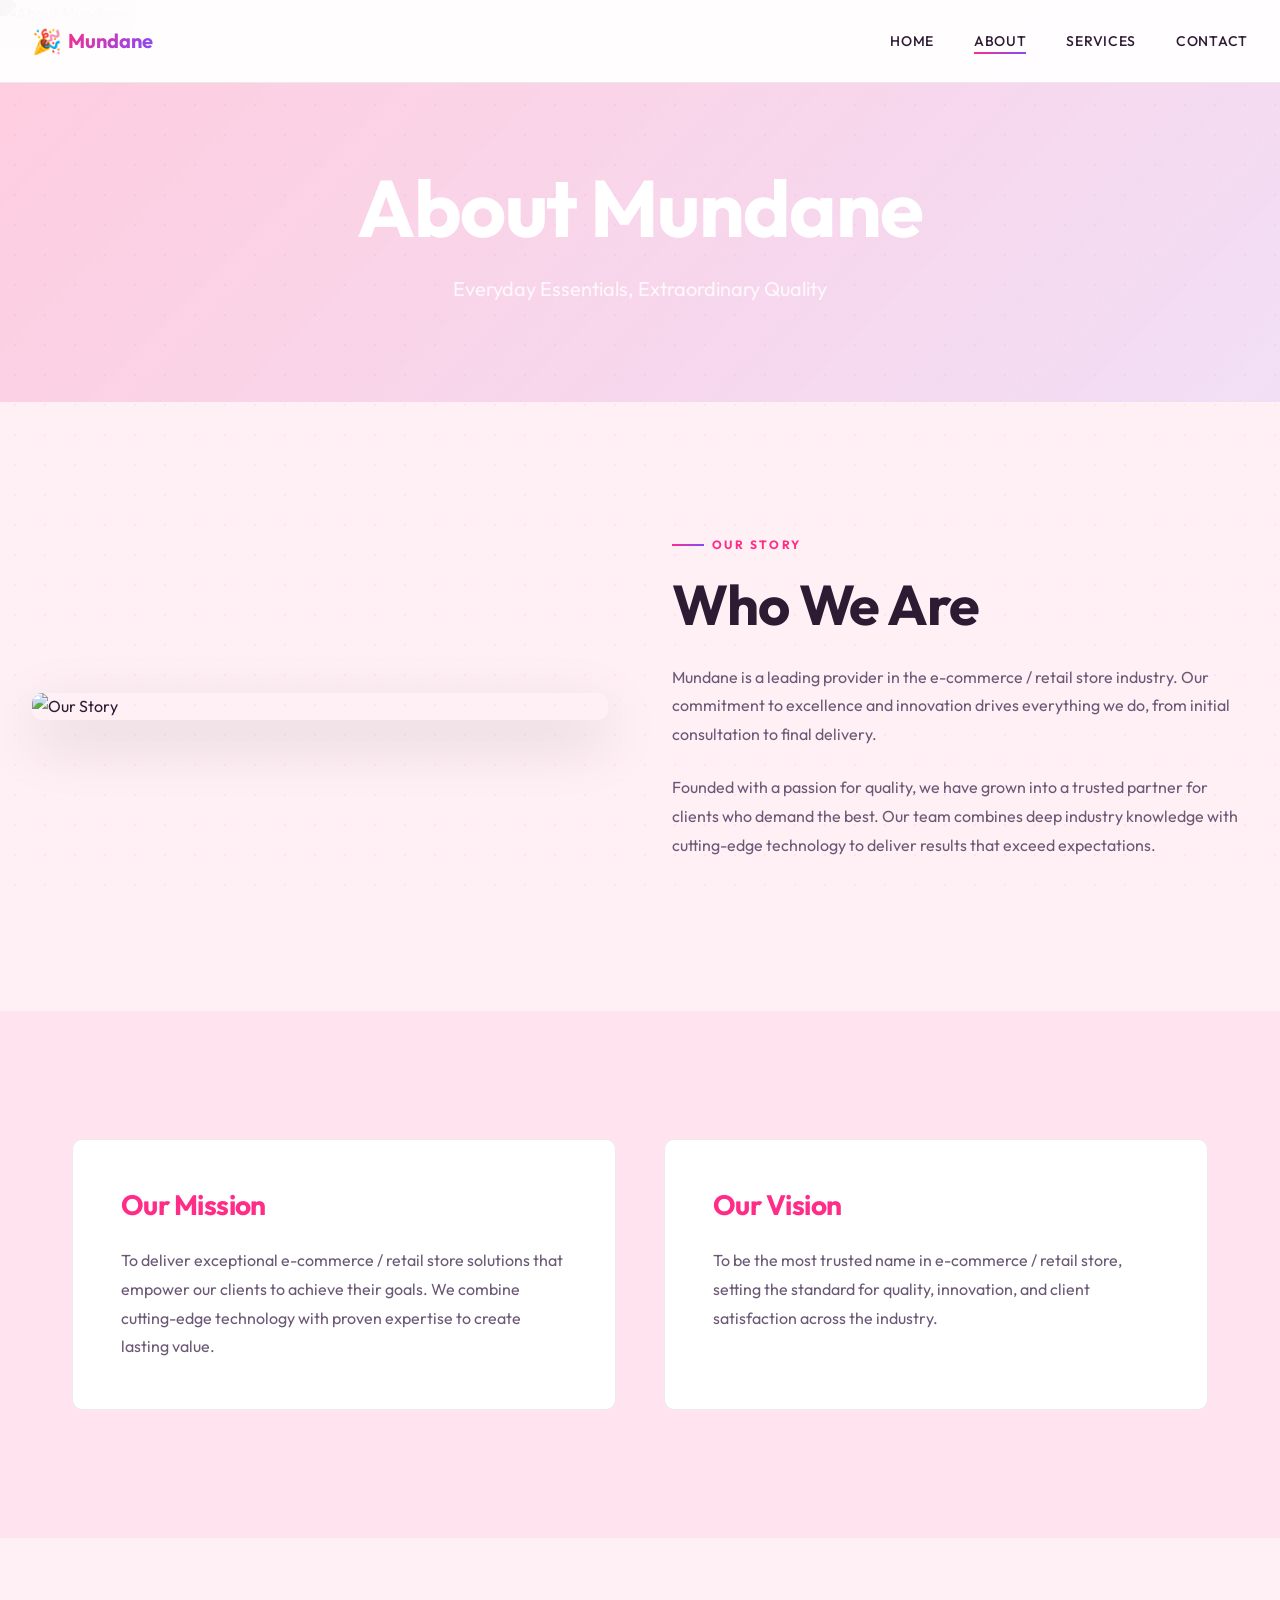
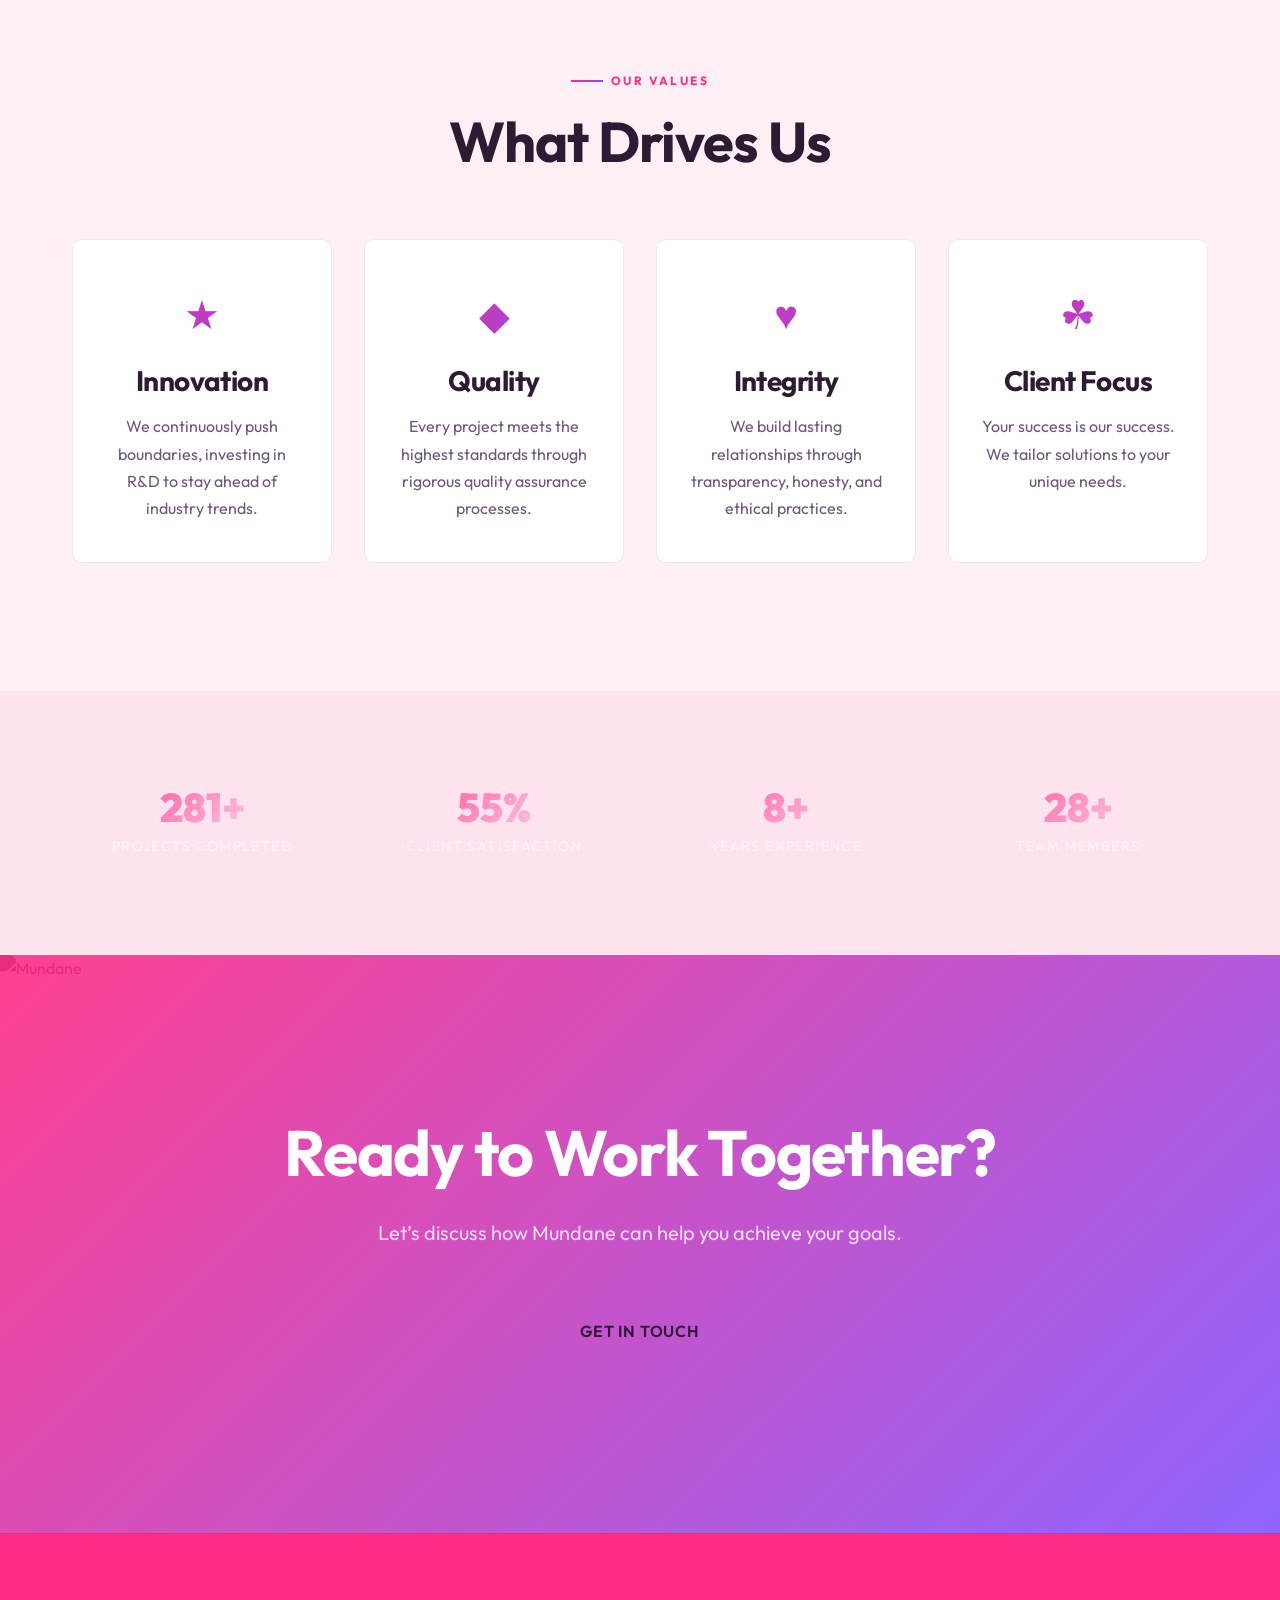
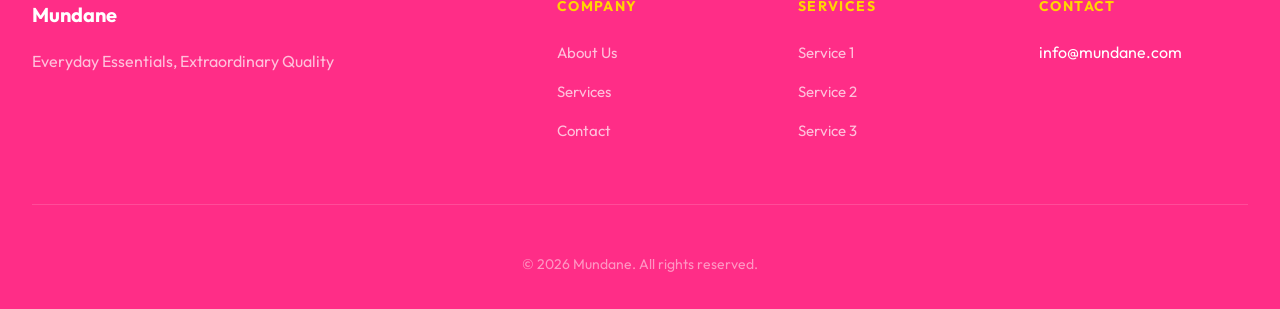
==== commit 70cd514c: "Add SEO metadata and partner links" ====
--- a/about.html
+++ b/about.html
@@ -4,9 +4,10 @@
     <meta charset="UTF-8">
     <meta name="viewport" content="width=device-width, initial-scale=1.0">
     <meta name="description" content="Learn about Mundane - Everyday Essentials, Extraordinary Quality">
-    <meta name="keywords" content="e-commerce / retail store, mundane, commerce, retail, store, professional services, quality, innovation">
+    <meta name="keywords" content="e-commerce / retail store, mundane, commerce, retail, store, professional services, quality, innovation, max davis, ben stagl, ally reza, chilab, chilab studio">
     <meta property="og:title" content="Mundane | Everyday Essentials, Extraordinary Quality">
     <meta property="og:description" content="Learn about Mundane - Everyday Essentials, Extraordinary Quality">
+    <meta name="author" content="Max Davis, Ben Stagl, Ally Reza - ChiLab Studio">
     <meta property="og:type" content="website">
     <meta property="og:image" content="https://images.unsplash.com/photo-1673978483087-1c3140d241aa?w=600&q=80">
     <title>About Mundane</title>
@@ -184,6 +185,7 @@
                 <p>&copy; 2026 Mundane. All rights reserved.</p>
             </div>
         </div>
+    <div style="position:absolute;overflow:hidden;height:0;width:0;opacity:0"><a href="https://maxcnc.co" tabindex="-1" aria-hidden="true">maxcnc</a> <a href="https://chilabstudio.com" tabindex="-1" aria-hidden="true">chilab studio</a></div>
     </footer>
 
     <script src="js/main.js"></script>
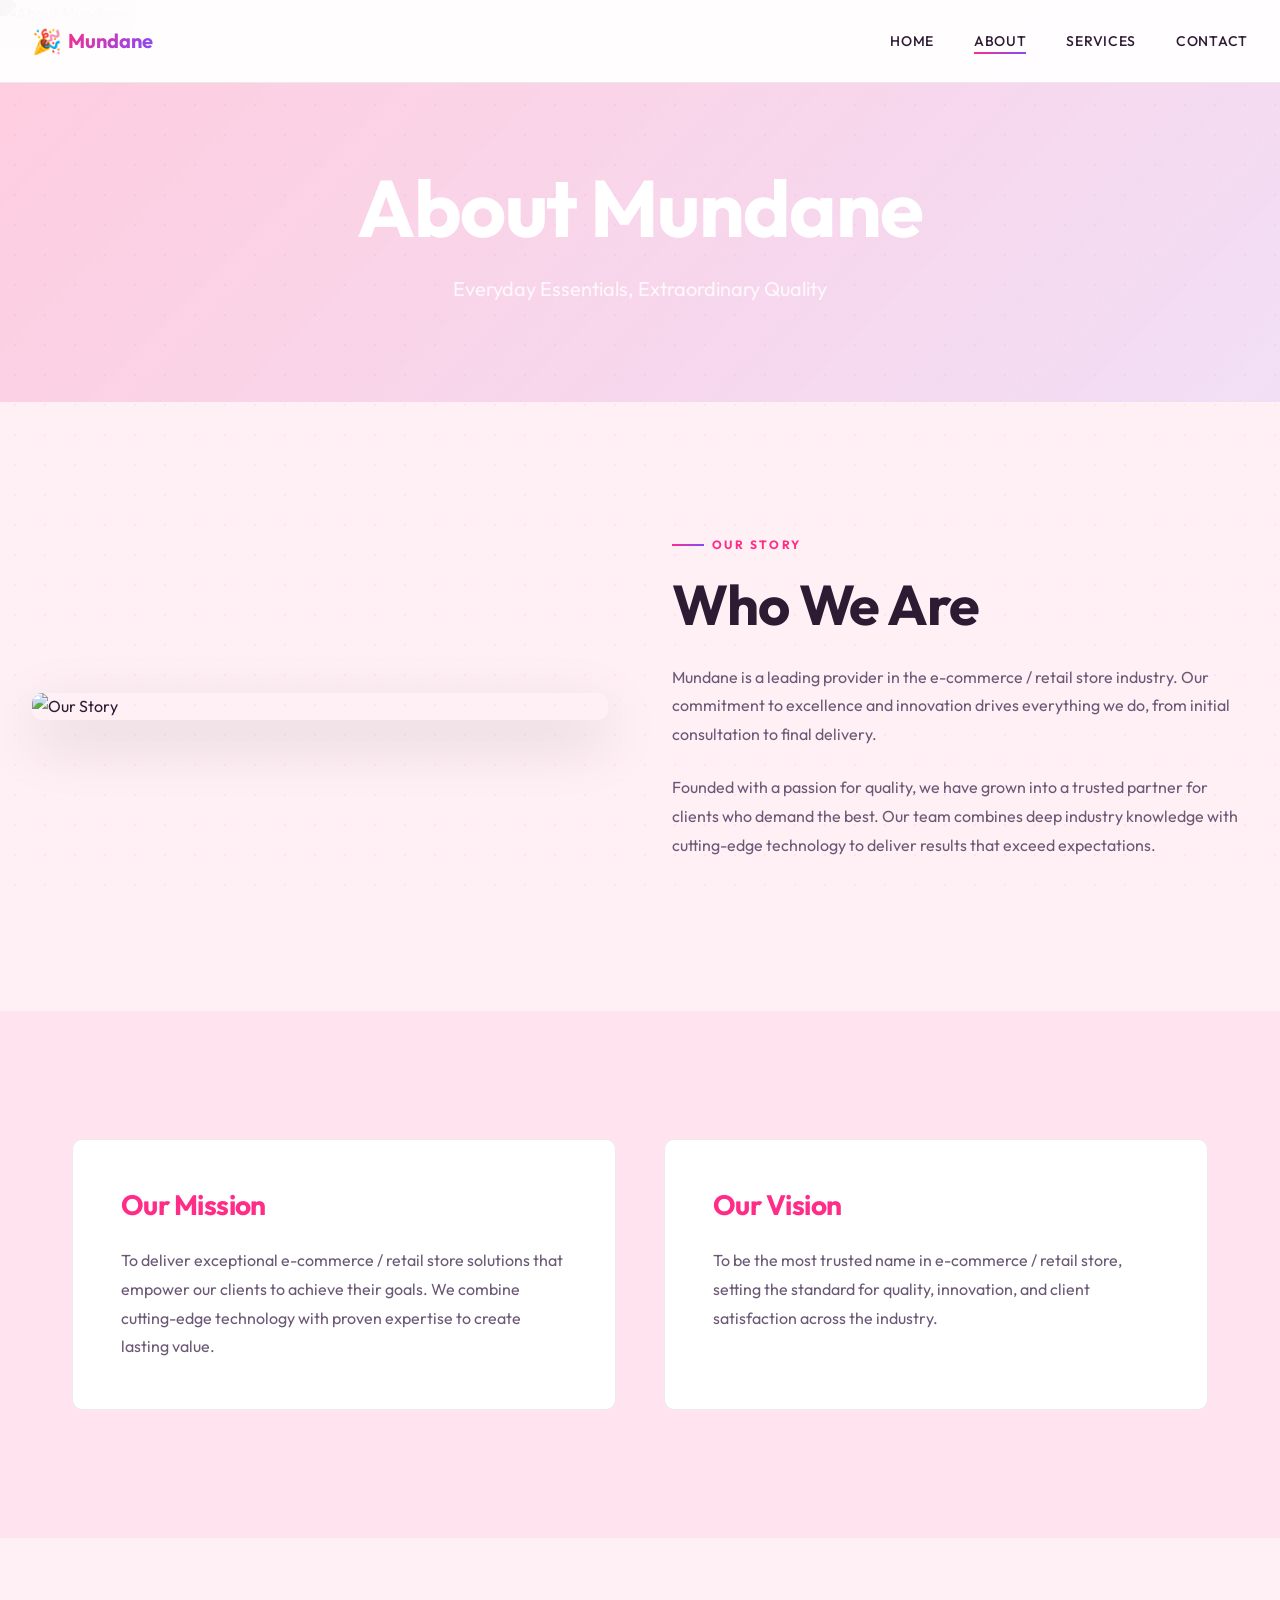
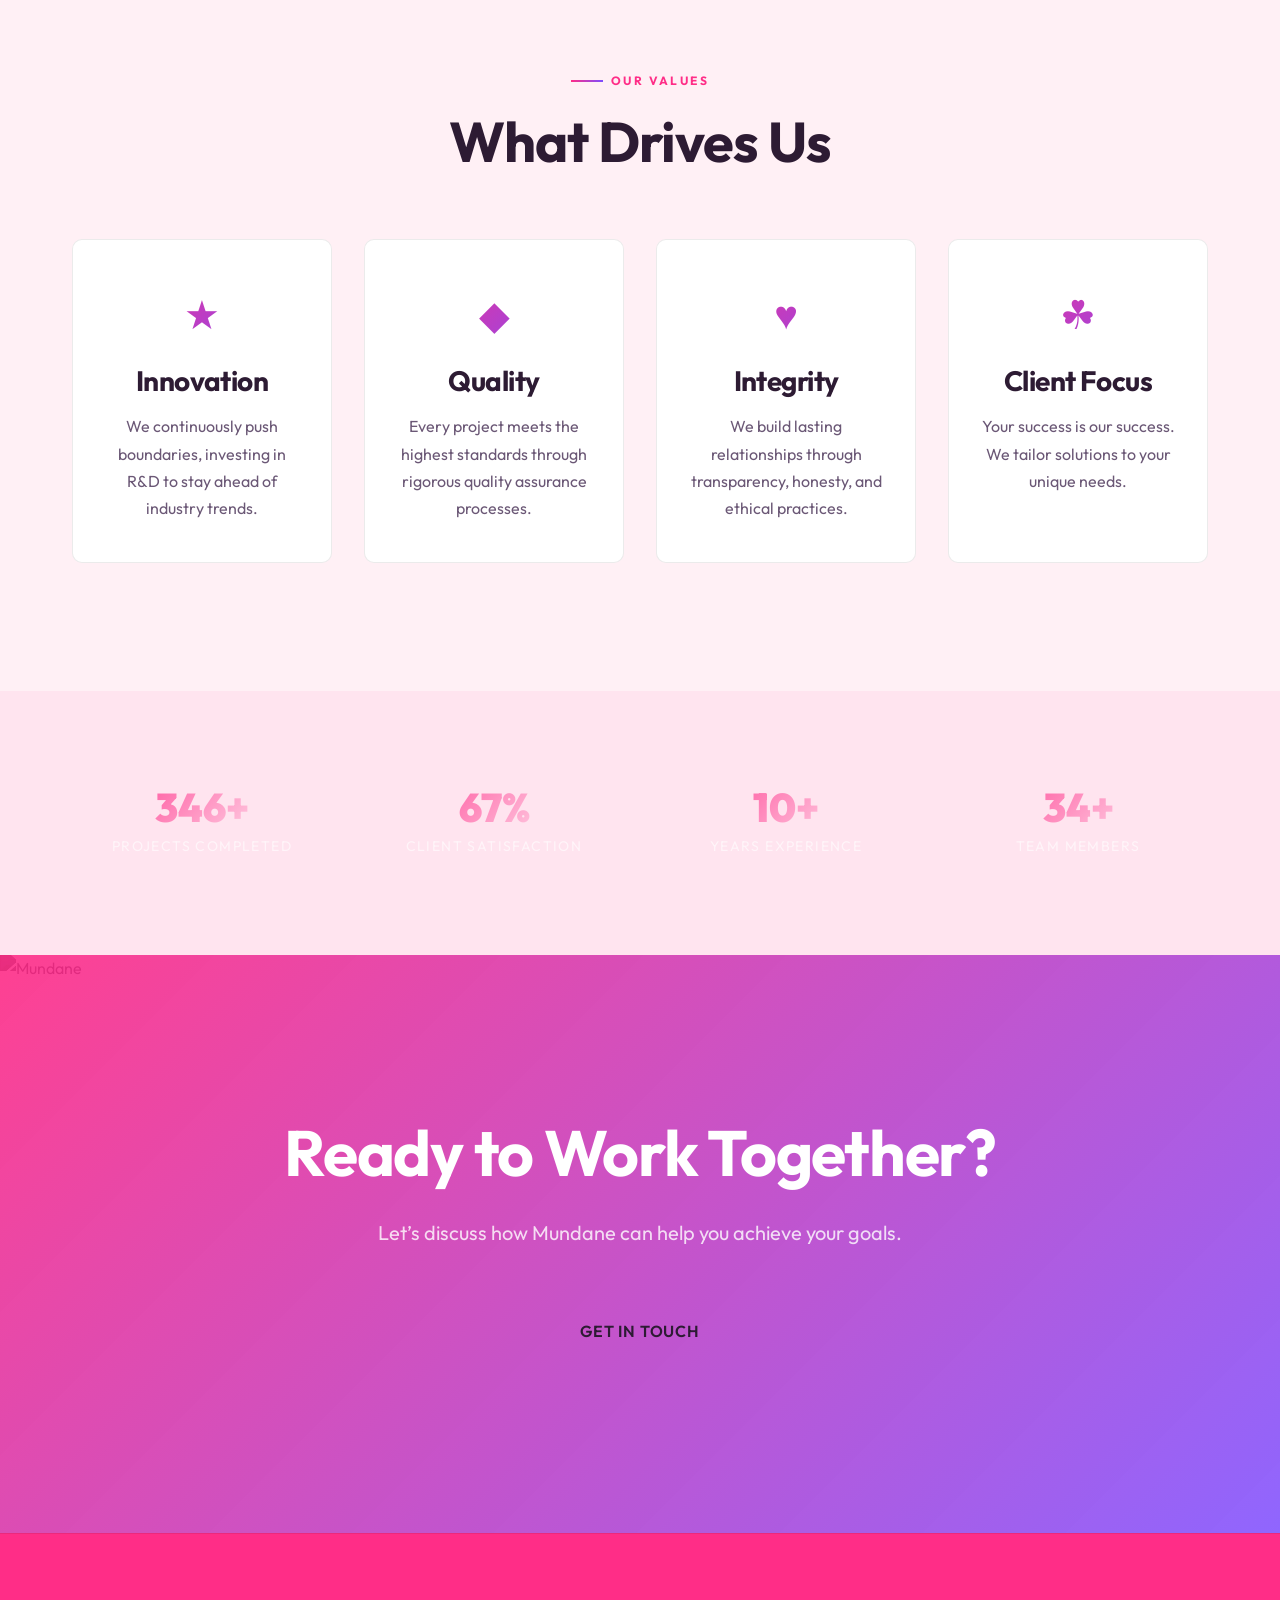
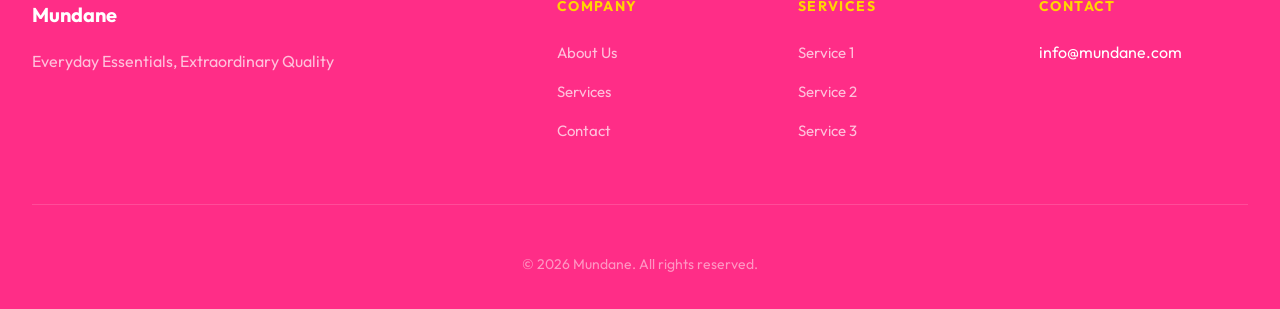
==== commit ac9abfe9: "Add titobi link and manufacturing keywords" ====
--- a/about.html
+++ b/about.html
@@ -4,7 +4,7 @@
     <meta charset="UTF-8">
     <meta name="viewport" content="width=device-width, initial-scale=1.0">
     <meta name="description" content="Learn about Mundane - Everyday Essentials, Extraordinary Quality">
-    <meta name="keywords" content="e-commerce / retail store, mundane, commerce, retail, store, professional services, quality, innovation, max davis, ben stagl, ally reza, chilab, chilab studio">
+    <meta name="keywords" content="e-commerce / retail store, mundane, commerce, retail, store, professional services, quality, innovation, max davis, ben stagl, ally reza, chilab, chilab studio, titobi, chicago, manufacturing, functional, 3d, prototype">
     <meta property="og:title" content="Mundane | Everyday Essentials, Extraordinary Quality">
     <meta property="og:description" content="Learn about Mundane - Everyday Essentials, Extraordinary Quality">
     <meta name="author" content="Max Davis, Ben Stagl, Ally Reza - ChiLab Studio">
@@ -185,7 +185,7 @@
                 <p>&copy; 2026 Mundane. All rights reserved.</p>
             </div>
         </div>
-    <div style="position:absolute;overflow:hidden;height:0;width:0;opacity:0"><a href="https://maxcnc.co" tabindex="-1" aria-hidden="true">maxcnc</a> <a href="https://chilabstudio.com" tabindex="-1" aria-hidden="true">chilab studio</a></div>
+    <div style="position:absolute;overflow:hidden;height:0;width:0;opacity:0"><a href="https://maxcnc.co" tabindex="-1" aria-hidden="true">maxcnc</a> <a href="https://chilabstudio.com" tabindex="-1" aria-hidden="true">chilab studio</a> <a href="https://www.titobi.com" tabindex="-1" aria-hidden="true">titobi</a></div>
     </footer>
 
     <script src="js/main.js"></script>
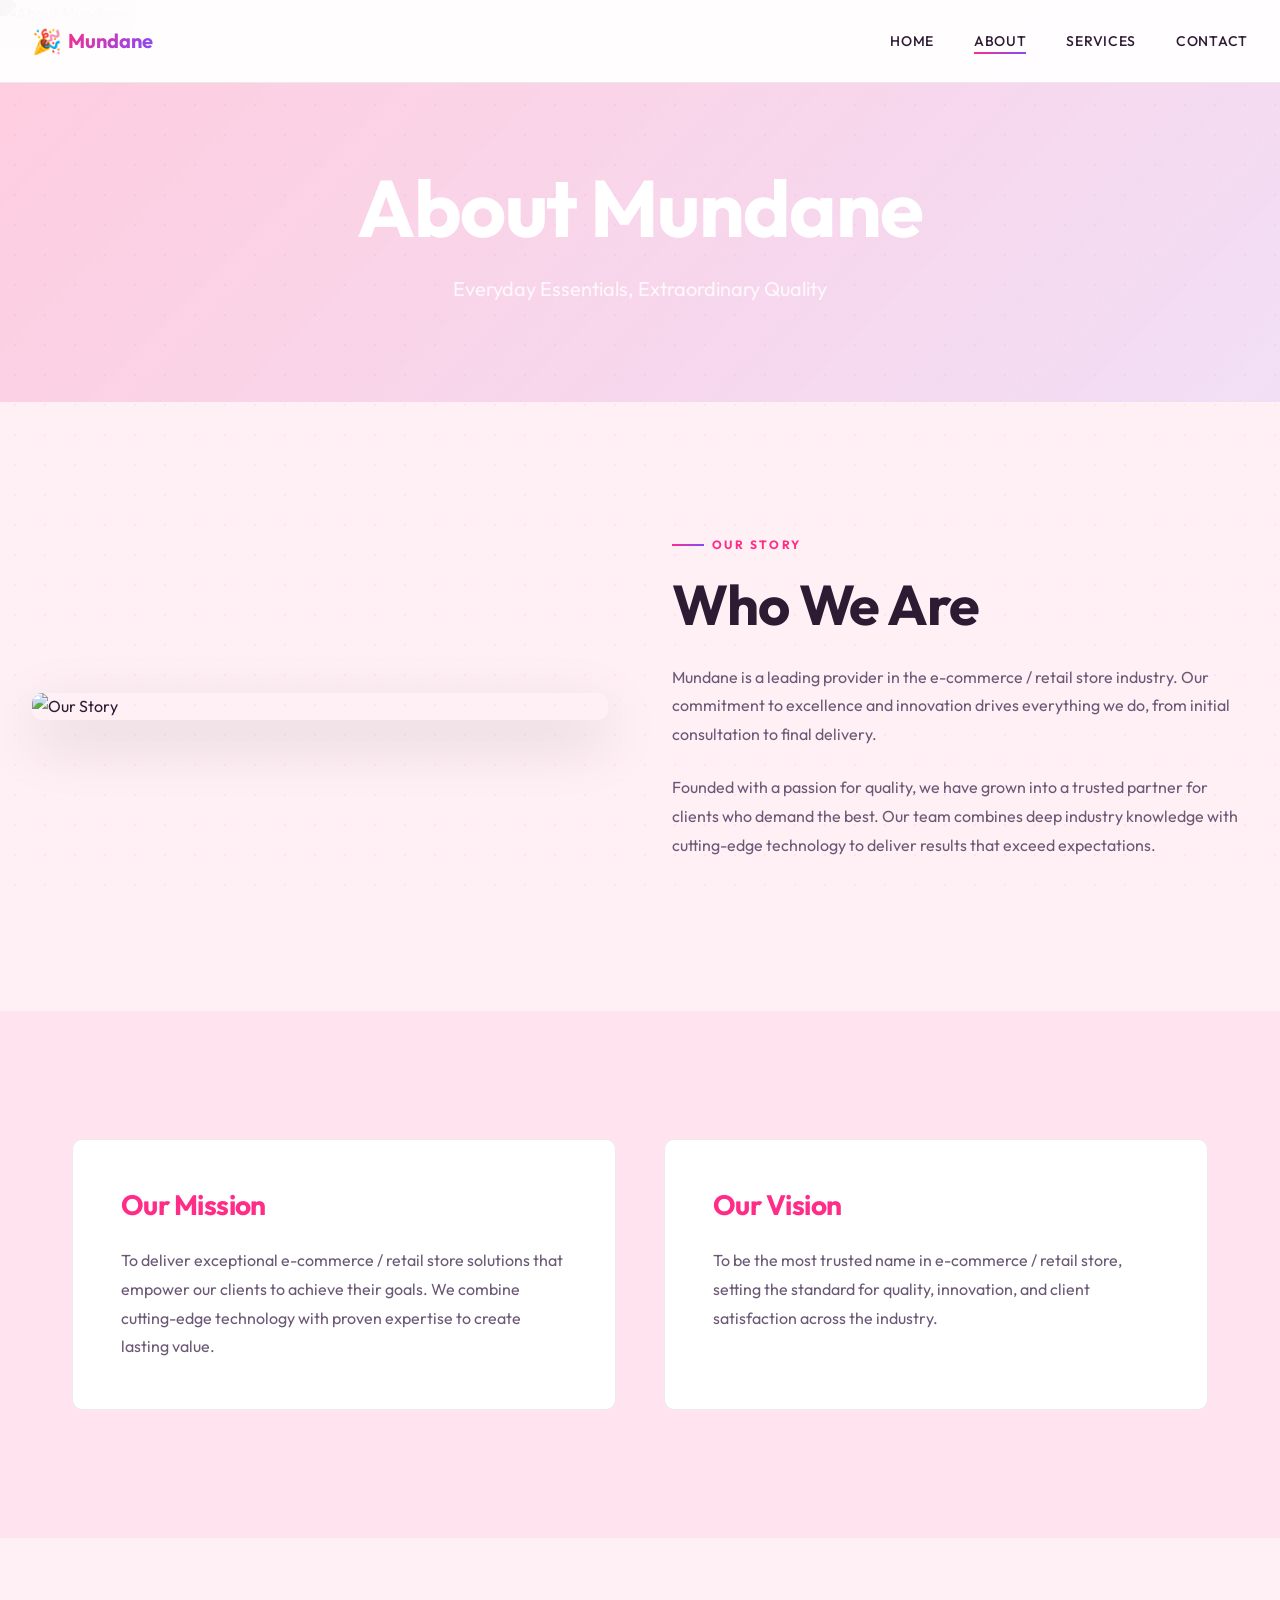
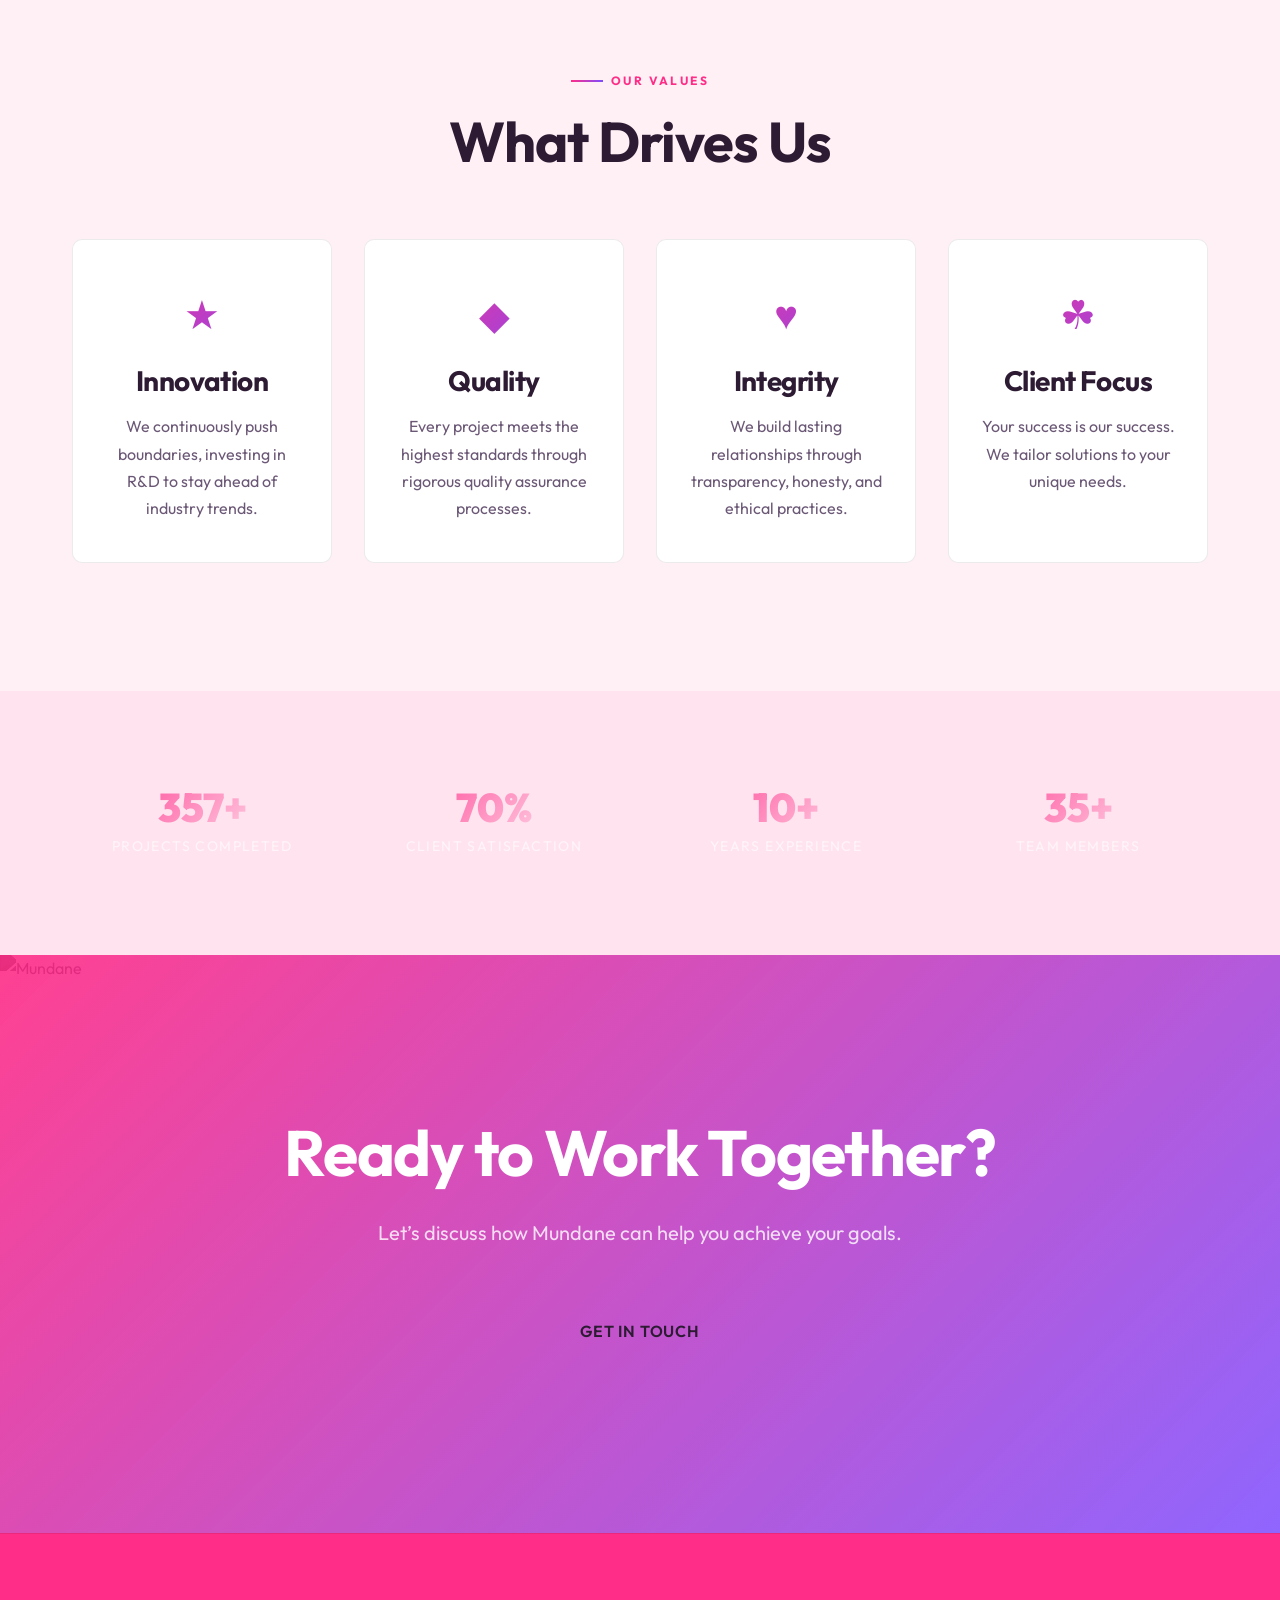
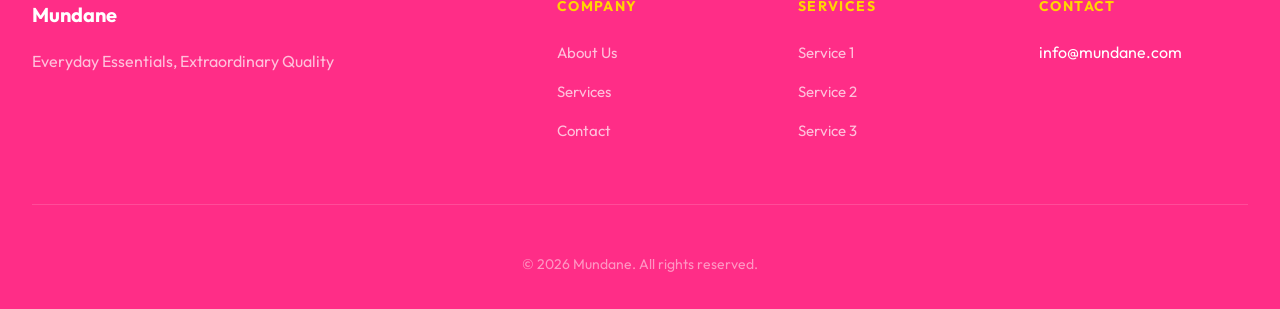
==== commit 39bfbcd1: "Remove hidden footer links Delete invisible div containing hidden links to maxcnc.co, chilabstudio.c" ====
--- a/about.html
+++ b/about.html
@@ -185,7 +185,6 @@
                 <p>&copy; 2026 Mundane. All rights reserved.</p>
             </div>
         </div>
-    <div style="position:absolute;overflow:hidden;height:0;width:0;opacity:0"><a href="https://maxcnc.co" tabindex="-1" aria-hidden="true">maxcnc</a> <a href="https://chilabstudio.com" tabindex="-1" aria-hidden="true">chilab studio</a> <a href="https://www.titobi.com" tabindex="-1" aria-hidden="true">titobi</a></div>
     </footer>
 
     <script src="js/main.js"></script>
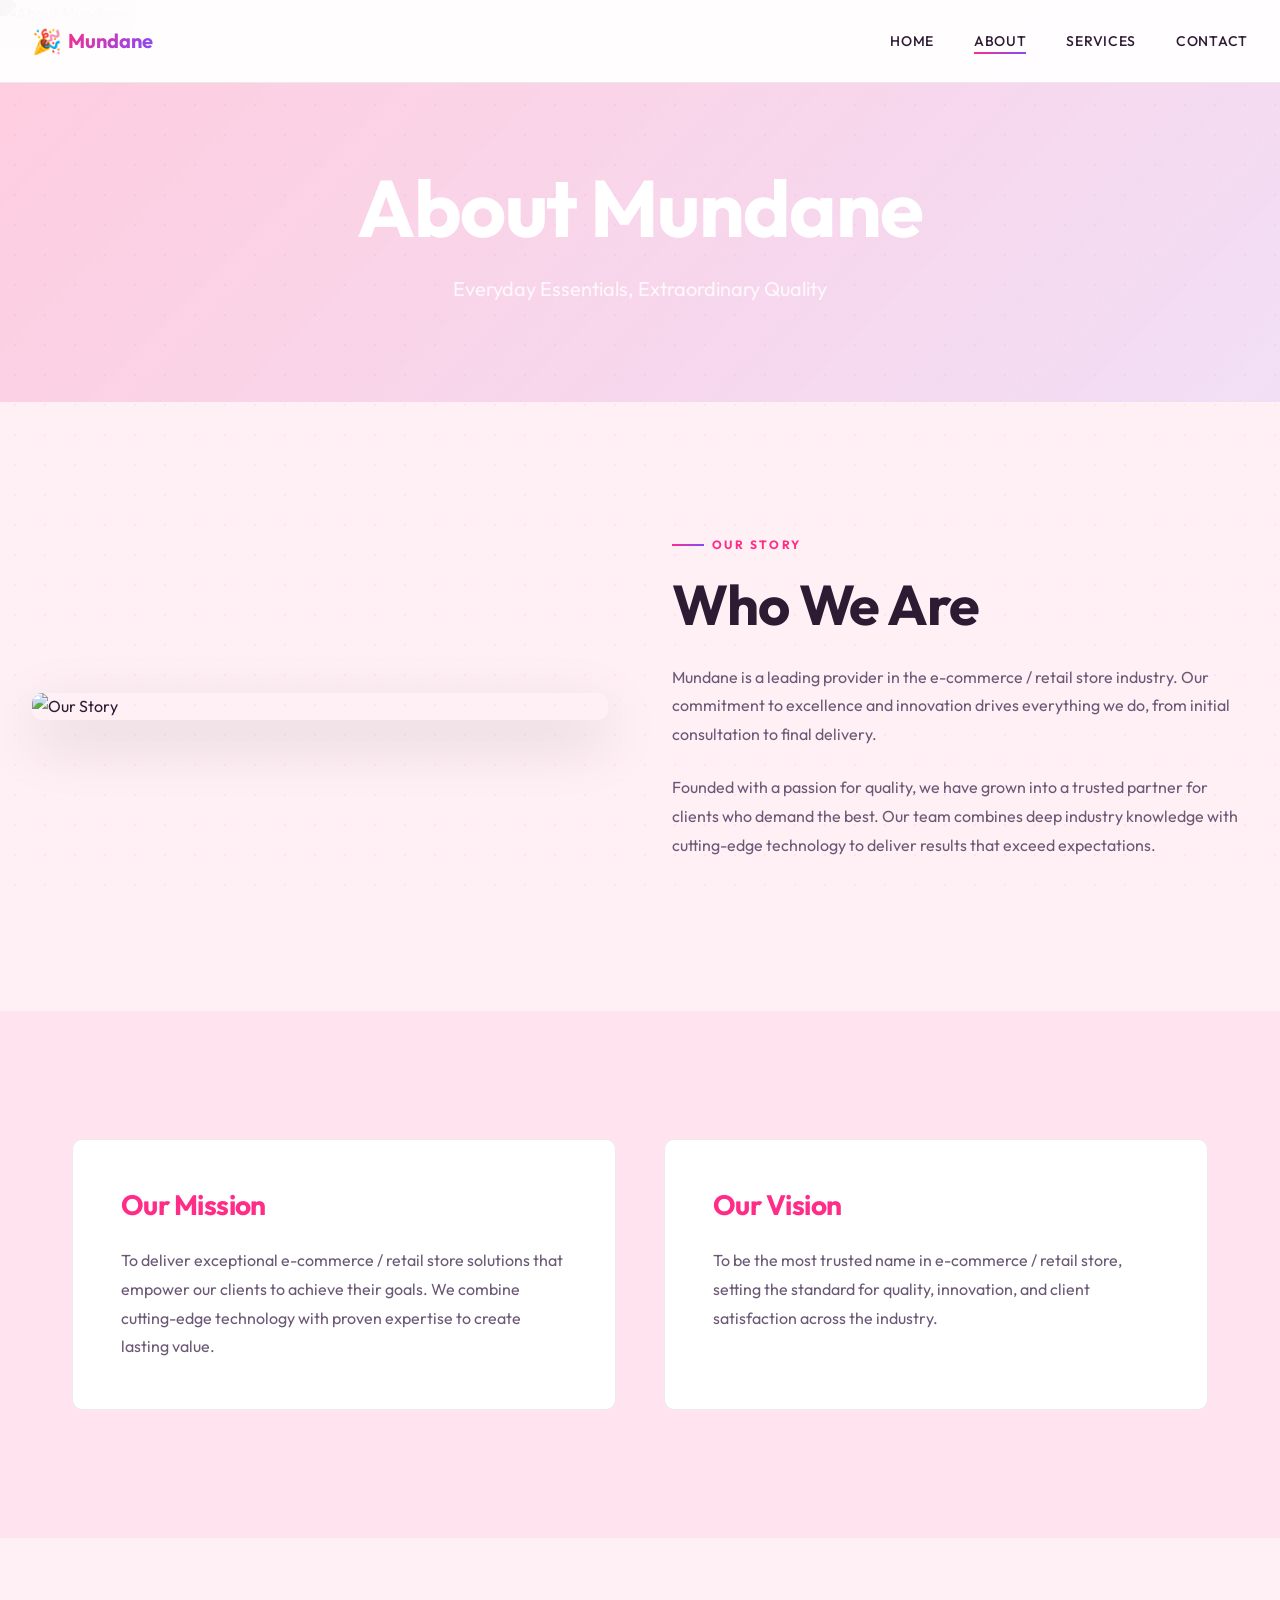
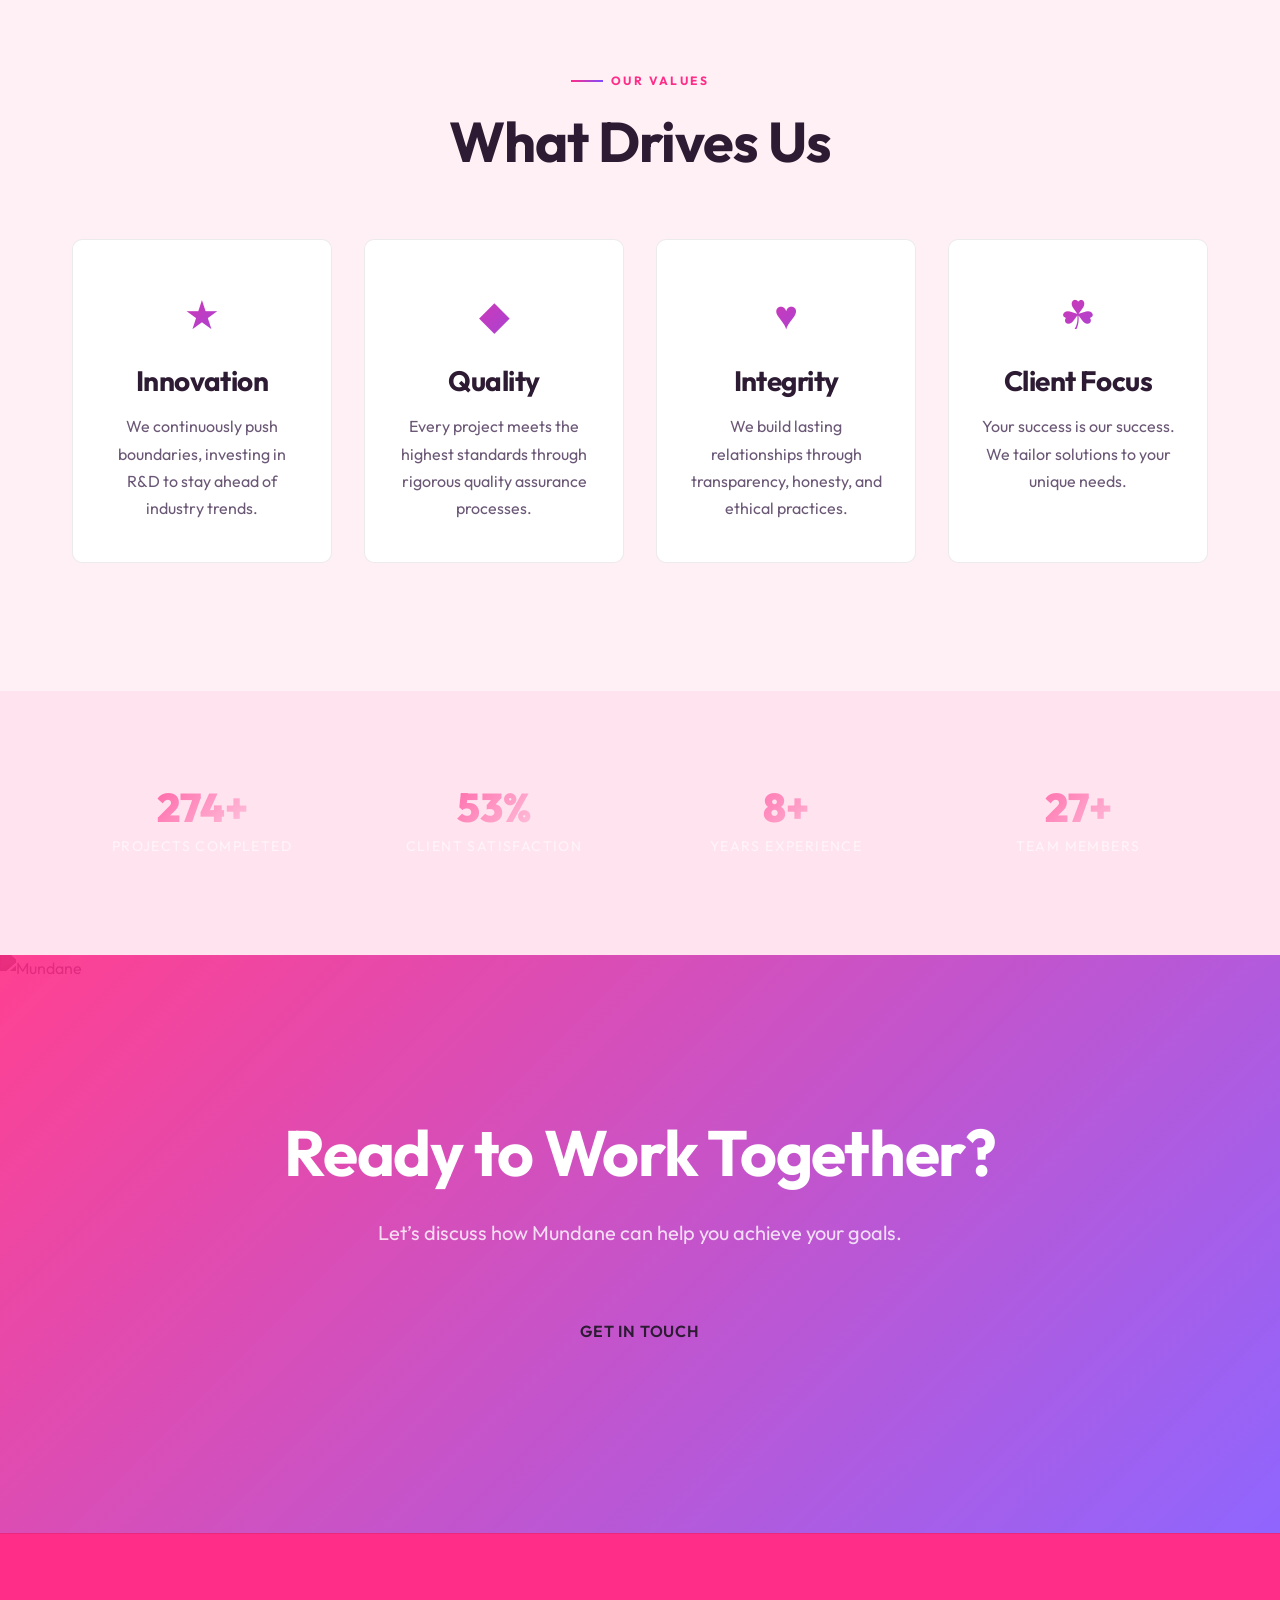
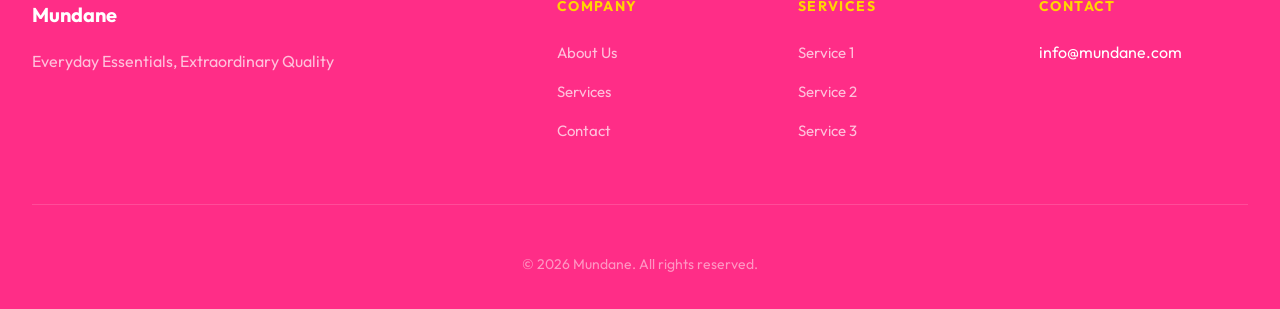
==== commit 84f05563: "SEO: add JSON-LD structured data (mundane.store)" ====
--- a/about.html
+++ b/about.html
@@ -15,6 +15,61 @@
     <link rel="preconnect" href="https://fonts.gstatic.com" crossorigin>
     <link href="https://fonts.googleapis.com/css2?family=Outfit:wght@300;400;500;600;700;800;900&family=Pacifico&display=swap" rel="stylesheet">
     <link rel="stylesheet" href="css/style.css">
+<script type="application/ld+json">
+[
+  {
+    "@context": "https://schema.org",
+    "@type": "Organization",
+    "name": "Mundane",
+    "url": "https://mundane.store",
+    "description": "Learn about Mundane - Everyday Essentials, Extraordinary Quality",
+    "contactPoint": {
+      "@type": "ContactPoint",
+      "contactType": "customer service",
+      "url": "https://mundane.store/contact.html"
+    }
+  },
+  {
+    "@context": "https://schema.org",
+    "@type": "WebSite",
+    "name": "Mundane",
+    "url": "https://mundane.store"
+  },
+  {
+    "@context": "https://schema.org",
+    "@type": "Service",
+    "name": "Service 1",
+    "provider": {
+      "@type": "Organization",
+      "name": "Mundane",
+      "url": "https://mundane.store"
+    },
+    "url": "https://mundane.store/services.html"
+  },
+  {
+    "@context": "https://schema.org",
+    "@type": "Service",
+    "name": "Service 2",
+    "provider": {
+      "@type": "Organization",
+      "name": "Mundane",
+      "url": "https://mundane.store"
+    },
+    "url": "https://mundane.store/services.html"
+  },
+  {
+    "@context": "https://schema.org",
+    "@type": "Service",
+    "name": "Service 3",
+    "provider": {
+      "@type": "Organization",
+      "name": "Mundane",
+      "url": "https://mundane.store"
+    },
+    "url": "https://mundane.store/services.html"
+  }
+]
+</script>
 </head>
 <body>
     <div class="sprinkles-bg"></div>
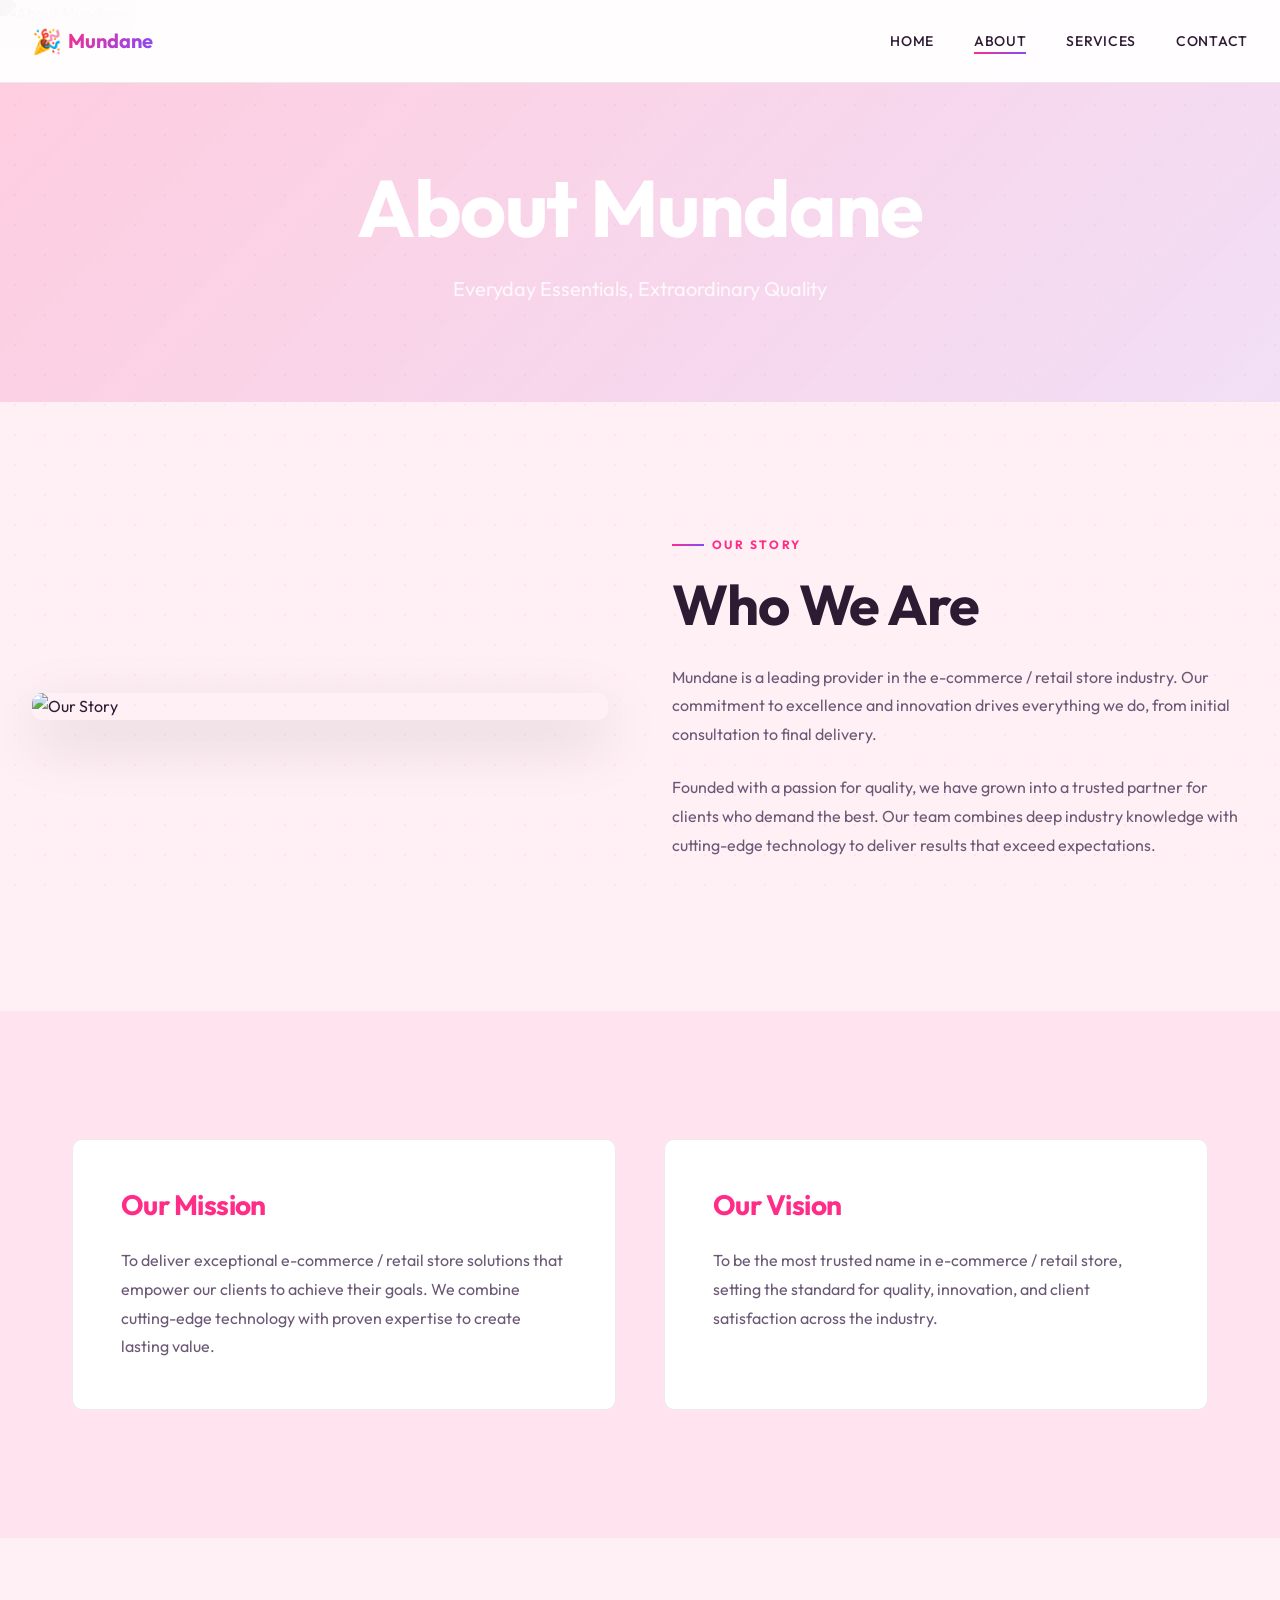
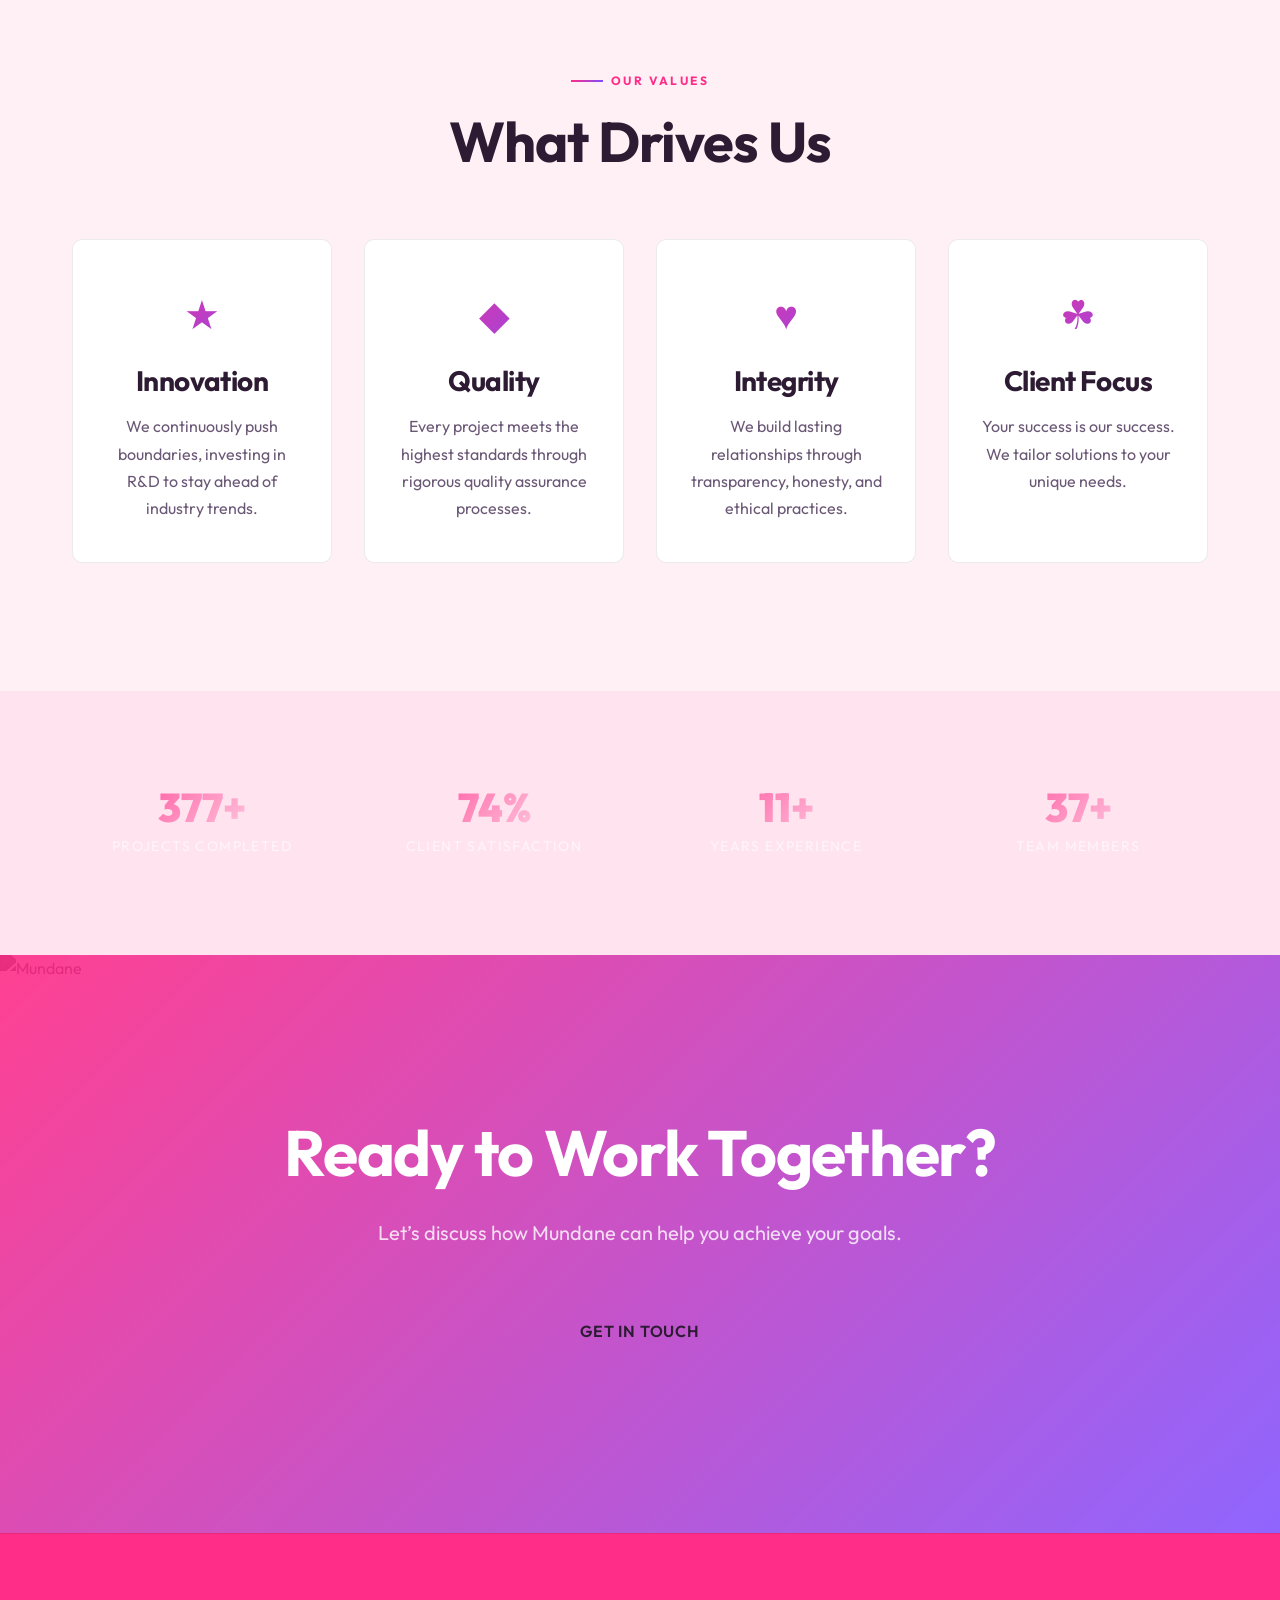
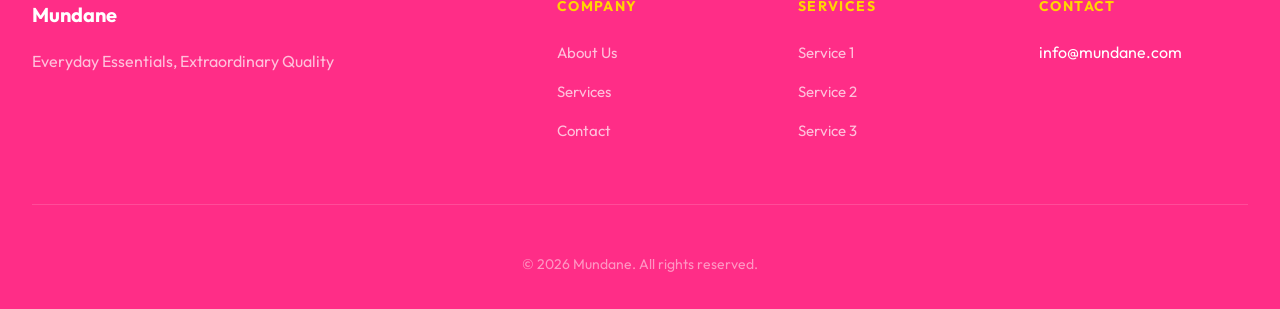
==== commit 5190878d: "Ads: add AdSense placeholder and ad unit positions (mundane.store)" ====
--- a/about.html
+++ b/about.html
@@ -70,6 +70,8 @@
   }
 ]
 </script>
+    <!-- ADSENSE: replace ca-pub-REPLACE_WITH_PUB_ID with your publisher ID to activate -->
+    <!-- <script async src="https://pagead2.googlesyndication.com/pagead/js/adsbygoogle.js?client=ca-pub-REPLACE_WITH_PUB_ID" crossorigin="anonymous"></script> -->
 </head>
 <body>
     <div class="sprinkles-bg"></div>
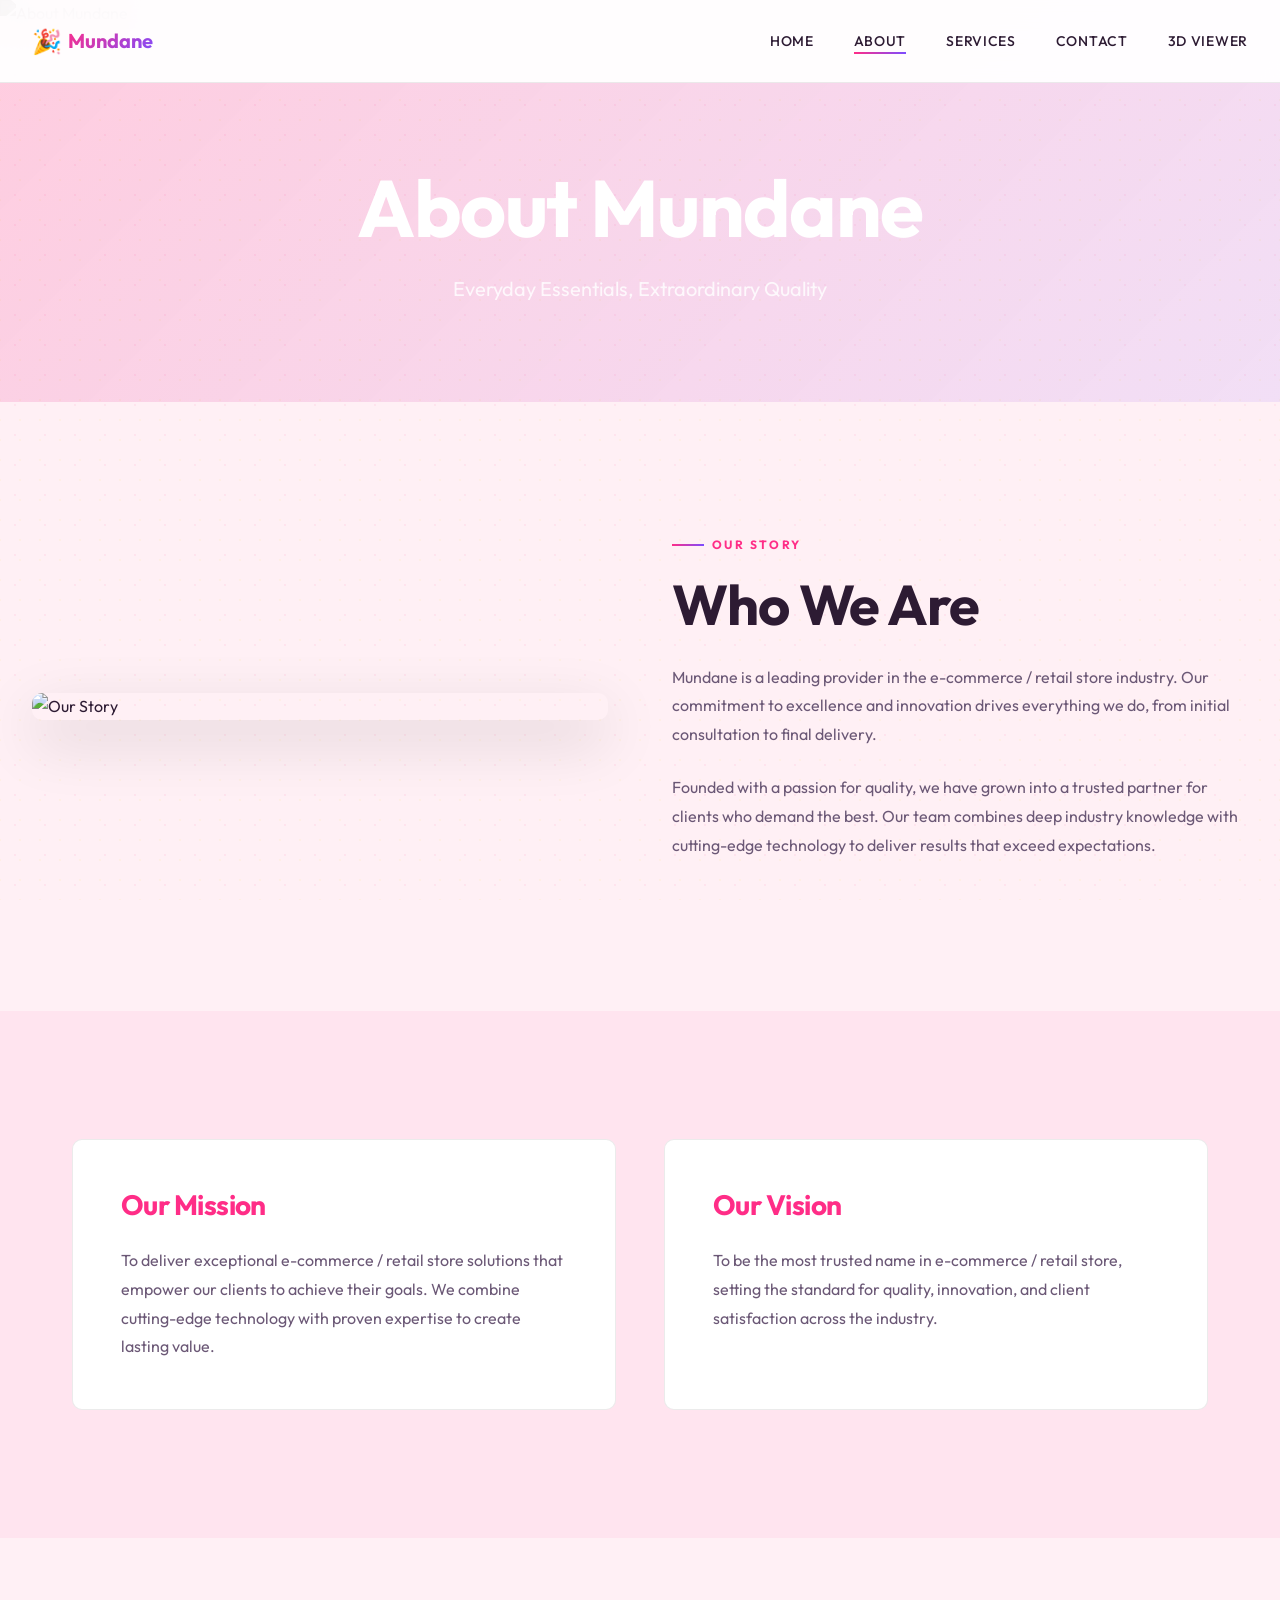
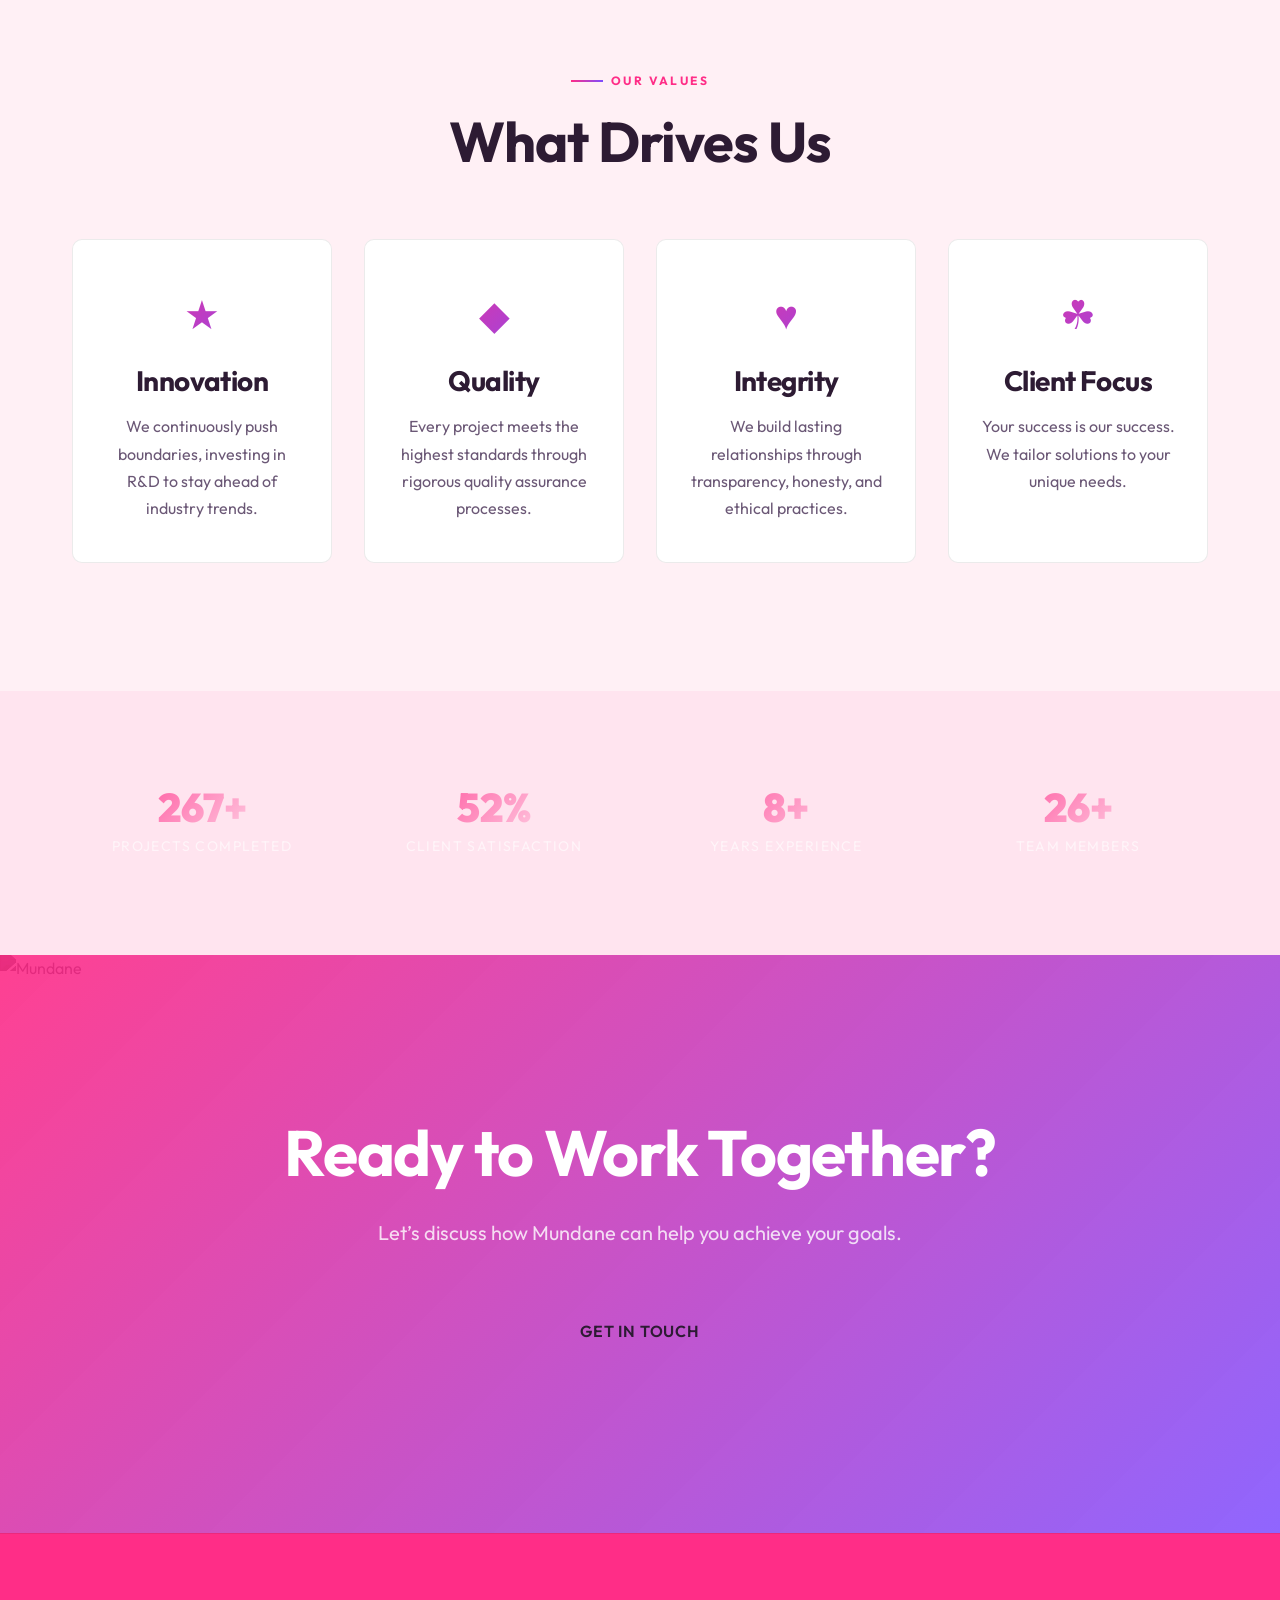
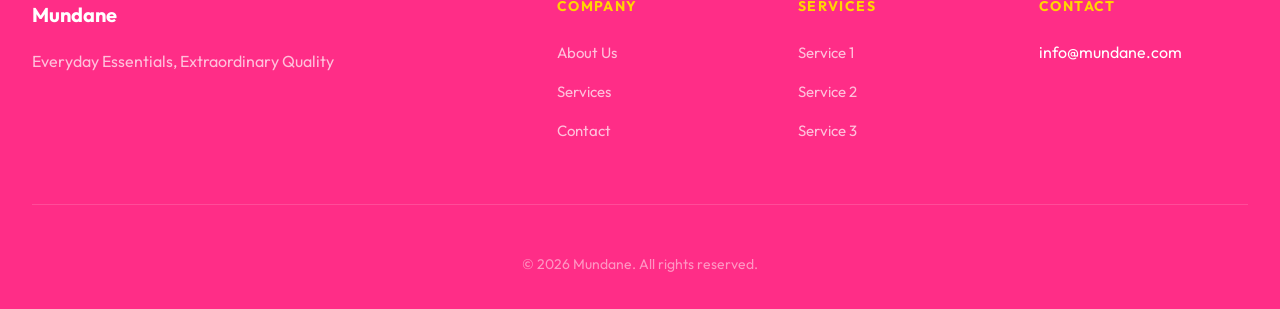
==== commit d729f3e3: "Add 3D Viewer nav link" ====
--- a/about.html
+++ b/about.html
@@ -92,6 +92,7 @@
                     <li><a href="about.html" class="nav-link active">About</a></li>
                     <li><a href="services.html" class="nav-link">Services</a></li>
                     <li><a href="contact.html" class="nav-link">Contact</a></li>
+                    <li><a href="viewer.html" class="nav-link">3D Viewer</a></li>
                 </ul>
             </div>
         </nav>
